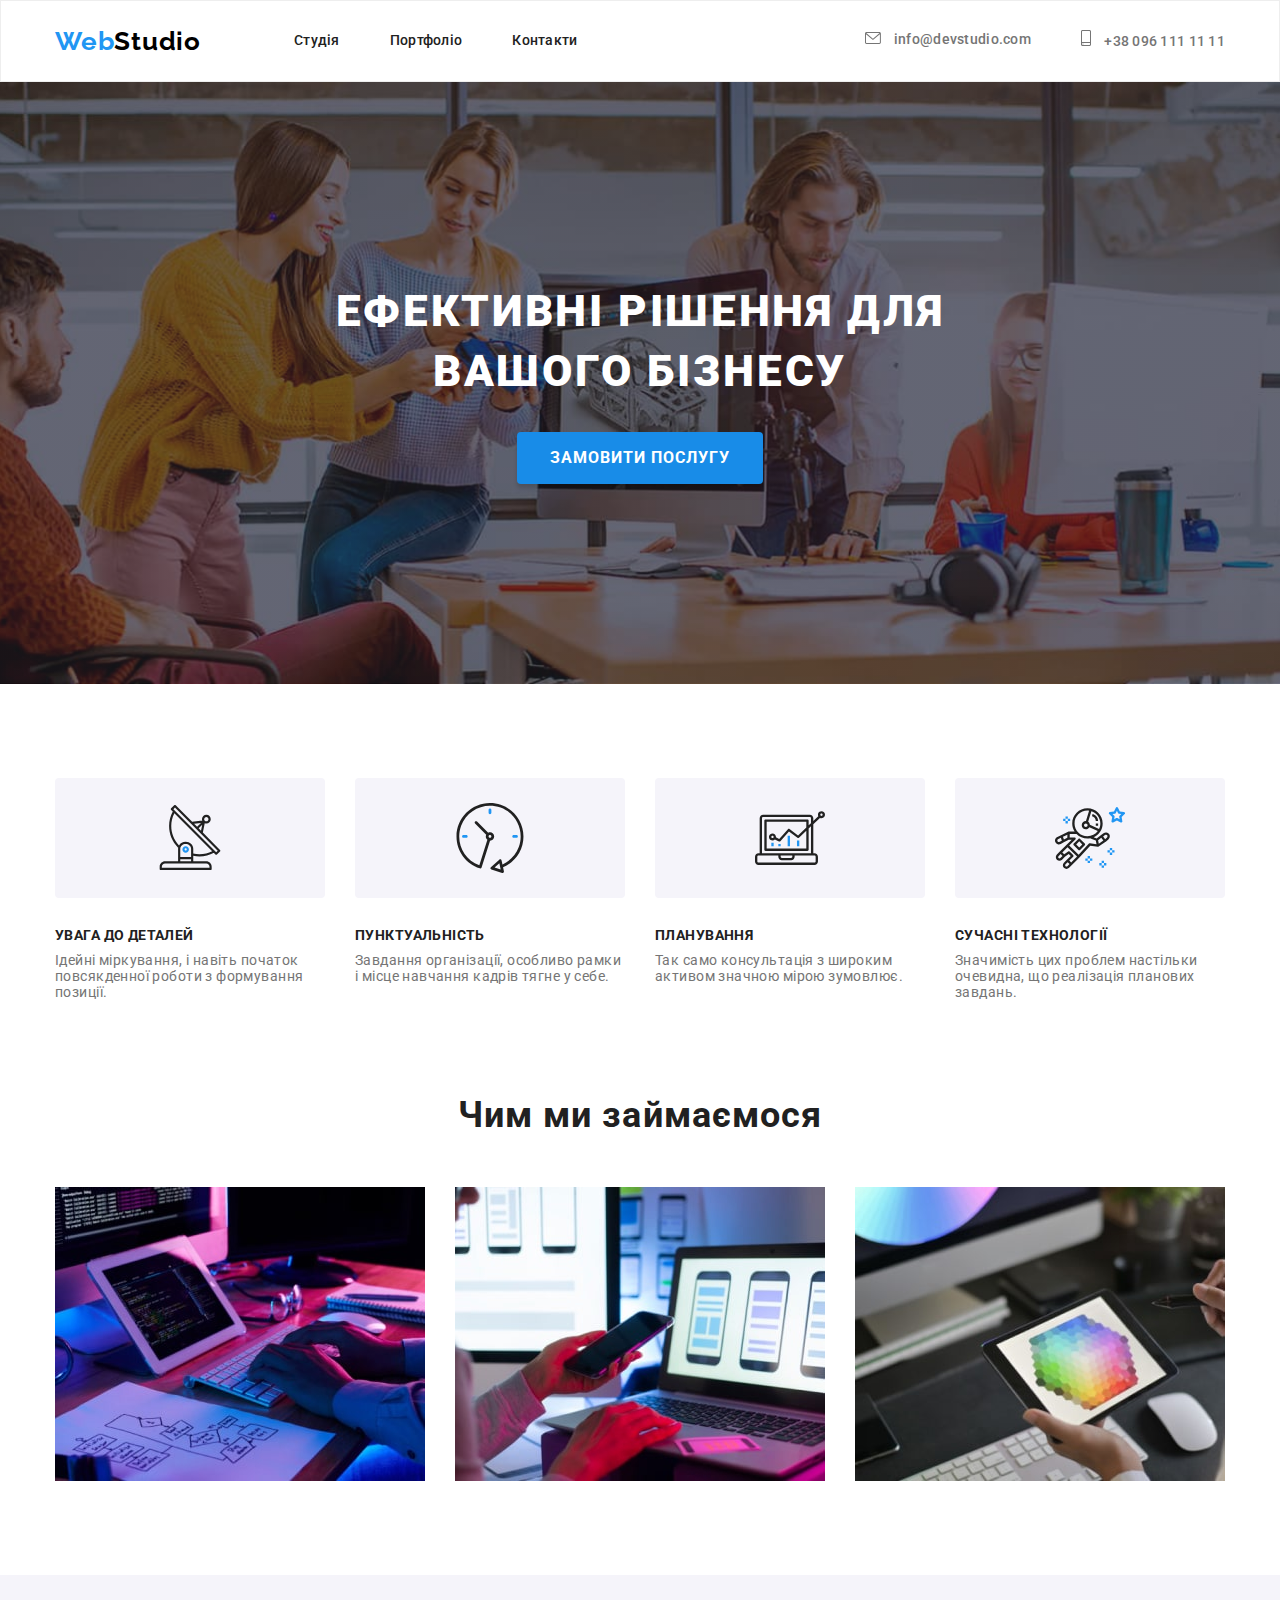
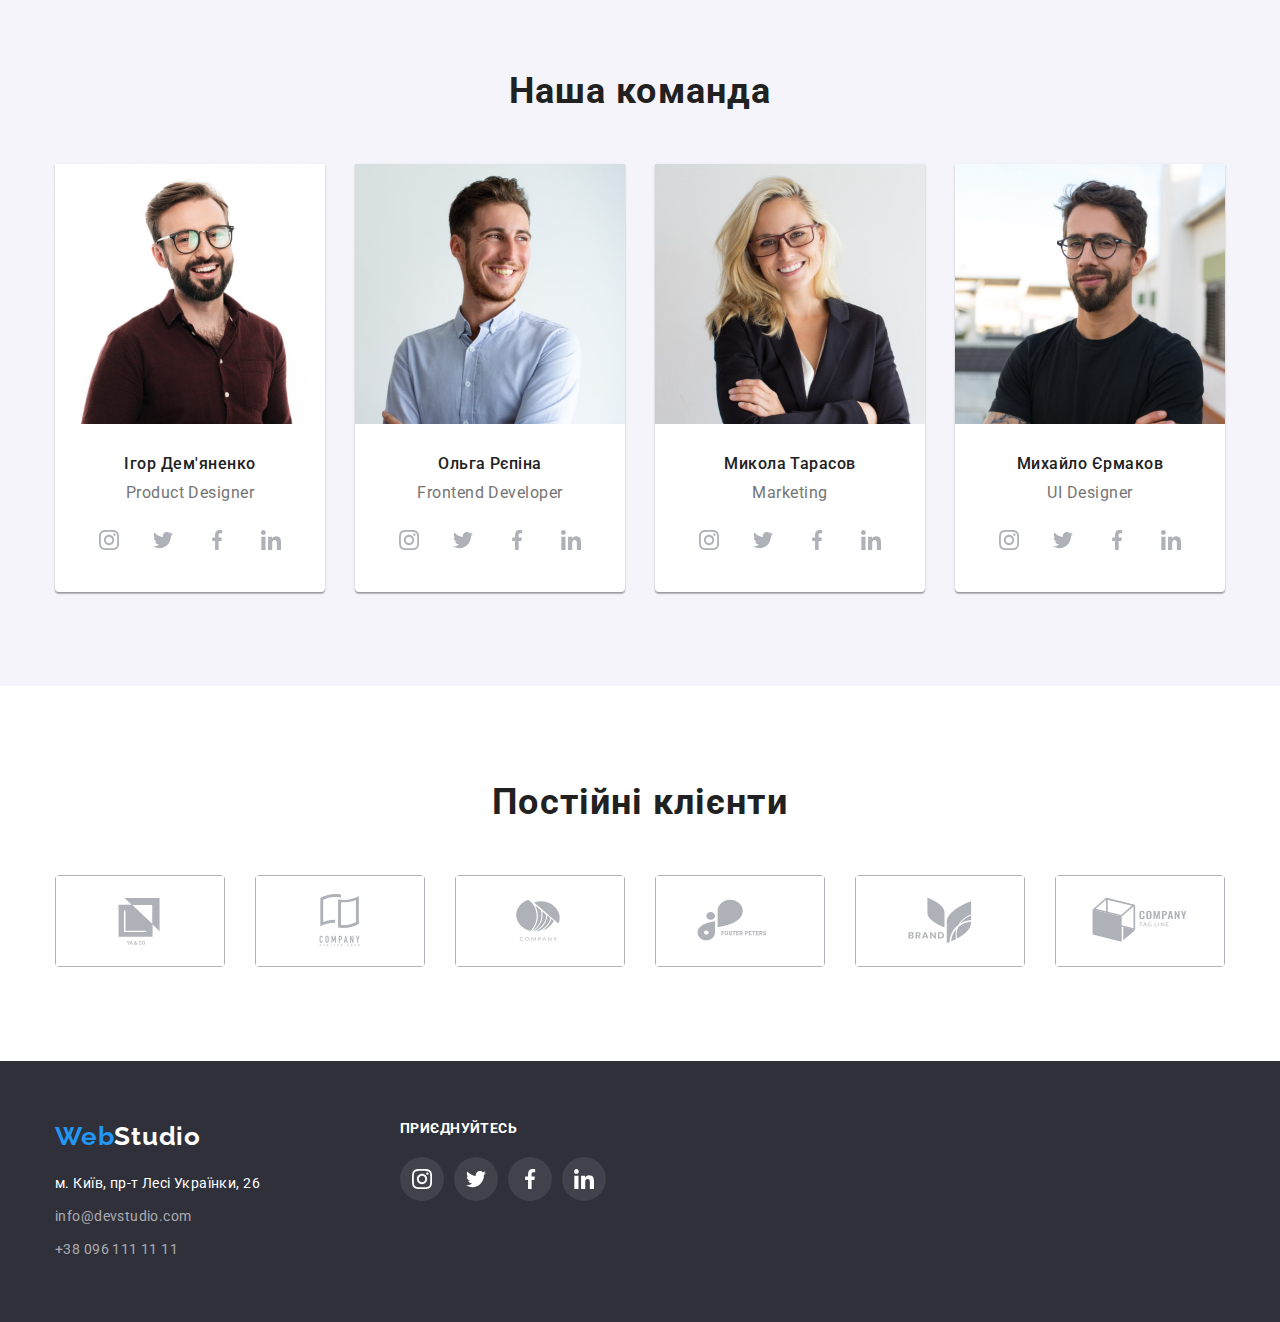
==== index.html @ e049d20d "fixedsoc" ====
<!DOCTYPE html>
<html lang="uk">

<head>
    <meta charset="UTF-8">
    <meta http-equiv="X-UA-Compatible" content="IE=edge">
    <meta name="viewport" content="width=device-width, initial-scale=1.0">
    <title>Web studio</title>
    <link rel="preconnect" href="https://fonts.googleapis.com">
    <link rel="preconnect" href="https://fonts.gstatic.com" crossorigin>
    <link href="https://fonts.googleapis.com/css2?family=Raleway:wght@700&family=Roboto:wght@400;500;700;900&display=swap"
        rel="stylesheet">
    <link  rel="stylesheet" href="https://cdnjs.cloudflare.com/ajax/libs/modern-normalize/1.1.0/modern-normalize.min.css">
    <link  rel="stylesheet" href="./css/style.css">
</head>

<body>
    <header class="header">
         <div class="container main-nav">
        <nav class="main-nav">
           
            <a href="./index.html" class="logo link">Web<span class="accent">Studio</span></a>
            <ul class="header-nav list">
                <li class="header-nav link"> <a href="./index.html" class="link current">Студія</a></li>
                <li class="header-nav link"> <a href="./portfolio.html" class="link current">Портфоліо</a> </li>
                <li class="header-nav link"> <a href="" class="link current">Контакти</a></li>
            </ul>
        </nav>
        <ul class="aut-nav list ">
            <li class="aut-nav link">
                
                <a href="mailto:info@devstudio.com" class="header-mail link">
                     <svg width="16" height="12" class="aut-nav-icons">
                        <use href="./img/icons.svg#icon-envelope"></use>
                    </svg> 
                    
                    info@devstudio.com </a></li>
            <li class="aut-nav link tel">
                <a href="tel:+380961111111" class="header-mail link ">
                    <svg width="10" height="16" class="aut-nav-icons">
                        <use href="./img/icons.svg#icon-smartphone"></use>
                    </svg>
                    +38 096 111 11 11</a></li>

        </ul>
    </div>
    </header>
    <main>

        <section class="hero">
            <div class="container">
            <h1 class="hero-title">Ефективні рішення для <br>вашого бізнесу</h1>
            <button type="button" class="hero-btn-pointer">Замовити послугу </button>
            </div>
        </section>

        <section class="section-terms">
           <div class="container">

            <ul class="terms-icon-list list">
                <li class="terms-icon-items"><svg width="70" height="65" class="icons-terms">
                    <use href="./img/icons.svg#icon-antenna"></use>
                </svg></li>
                <li class="terms-icon-items"> <svg width="70" height="67 class="icons-terms">
                    <use href="./img/icons.svg#icon-clock"></use>
                </svg></li>
                <li class="terms-icon-items"> <svg width="70" height="70" class="icons-terms">
                    <use href="./img/icons.svg#icon-diagram"></use>
                </svg></li>
                <li class="terms-icon-items"><svg width="70" height="70" class="icons-terms">
                    <use href="./img/icons.svg#icon-astronaut"></use>
                </svg></li>
            </ul>
            <ul class="terms list">
                <li class="terms-list list">
                    
                    <h3 class="terms-title">УВАГА ДО ДЕТАЛЕЙ</h3>
                    <p class="terms-item">Ідейні міркування, і навіть початок повсякденної роботи з формування позиції.</p>
                </li>
                <li class="terms-list list">
                    <h3 class="terms-title">ПУНКТУАЛЬНІСТЬ</h3>
                    <p class="terms-item"> Завдання організації, особливо рамки і місце навчання кадрів тягне у себе.</p>
                </li>
                <li class="terms-list list">
                    <h3 class="terms-title">ПЛАНУВАННЯ</h3>
                    <p class="terms-item">Так само консультація з широким активом значною мірою зумовлює.</p>
                </li>
                <li class="terms-list list">
                    <h3 class="terms-title">СУЧАСНІ ТЕХНОЛОГІЇ</h3>
                    <p class="terms-item">Значимість цих проблем настільки очевидна, що реалізація планових завдань.</p>
                </li>
            </ul>
        </div>
        </section >

        <section class="about">
            <div class="container">  
            <h2 class="about-title">Чим ми займаємося</h2>
            <ul class="about-list list">
                <li class="about-items"><img src="./img/img_1.jpg" alt="людина працює за компютером" width="370" height="294"></li>
                <li class="about-items"><img src="./img/img_2.jpg" alt="людина підключає телефон до компютера" width="370" height="294">
                </li>
                <li class="about-items"><img src="./img/img_3.jpg" alt="картинка мозаїки на планшеті" width="370" height="294"></li>
            </ul>
          </div>
        </section>

        <section class="comand">
            <div class="container">
            <h2 class="comand-pre-title">Наша команда</h2>
            <ul class="comand-list list">
                <li class="comand-items">
                    <img src="./img/foto_1.jpg" alt="фото Ігора Дем'яненко" width="270" height="260">
                    <div class="comand-foto" >
                    <h3 class="comand-title">Ігор Дем'яненко</h3>
                    <p class="comand-post-title">Product Designer</p>
                    <ul class="comand-soc-list list">
                        <li class="comand-soc-items"><a href="#" class="comand-soc-link link">
                            <svg width="20" height="20" class="comand-soc-icons">
                                <use href="./img/icons.svg#icon-instagram"></use>
                            </svg>
                        </a></li>
                        <li class="comand-soc-items"><a href="#" class="comand-soc-link link"> 
                            <svg width="20" height="20" class="comand-soc-icons">
                                <use href="./img/icons.svg#icon-twitter"></use>
                            </svg>
                             </a></li>
                        <li class="comand-soc-items"><a href="#" class="comand-soc-link link">
                            <svg width="20" height="20" class="comand-soc-icons">
                                <use href="./img/icons.svg#icon-facebook"></use>
                            </svg>
                          </a></li>
                        <li class="comand-soc-items"><a href="#" class="comand-soc-link link">
                            <svg width="20" height="20" class="comand-soc-icons">
                                <use href="./img/icons.svg#icon-linkedin"></use>
                            </svg>

                        </a></li>
                        </ul>
                    </div>
                </li>
                <li class="comand-items">
                    <img src="./img/foto_2.jpg" alt="фото Ольги Рєпіної" width="270" height="260">
                    <div class="comand-foto" >
                    <h3 class="comand-title">Ольга Рєпіна</h3>
                    <p class="comand-post-title">Frontend Developer</p>
                    <ul class="comand-soc-list list">
                        <li class="comand-soc-items"><a href="#" class="comand-soc-link link">
                                <svg width="20" height="20" class="comand-soc-icons">
                                    <use href="./img/icons.svg#icon-instagram"></use>
                                </svg>
                            </a></li>
                        <li class="comand-soc-items"><a href="#" class="comand-soc-link link">
                                <svg width="20" height="20" class="comand-soc-icons">
                                    <use href="./img/icons.svg#icon-twitter"></use>
                                </svg>
                            </a></li>
                        <li class="comand-soc-items"><a href="#" class="comand-soc-link link">
                                <svg width="20" height="20" class="comand-soc-icons">
                                    <use href="./img/icons.svg#icon-facebook"></use>
                                </svg>
                            </a></li>
                        <li class="comand-soc-items"><a href="#" class="comand-soc-link link">
                                <svg width="20" height="20" class="comand-soc-icons">
                                    <use href="./img/icons.svg#icon-linkedin"></use>
                                </svg>
                        
                            </a></li>
                    </ul>
                    </div>
                </li>
                <li class="comand-items">
                    <img src="./img/foto_3.jpg" alt="фото Миколи Тарасова" width="270" height="260">
                    <div class="comand-foto" >
                    <h3 class="comand-title">Микола Тарасов</h3>
                    <p class="comand-post-title">Marketing</p>
                    <ul class="comand-soc-list list">
                        <li class="comand-soc-items"><a href="#" class="comand-soc-link link">
                                <svg width="20" height="20" class="comand-soc-icons">
                                    <use href="./img/icons.svg#icon-instagram"></use>
                                </svg>
                            </a></li>
                        <li class="comand-soc-items"><a href="#" class="comand-soc-link link">
                                <svg width="20" height="20" class="comand-soc-icons">
                                    <use href="./img/icons.svg#icon-twitter"></use>
                                </svg>
                            </a></li>
                        <li class="comand-soc-items"><a href="#" class="comand-soc-link link">
                                <svg width="20" height="20" class="comand-soc-icons">
                                    <use href="./img/icons.svg#icon-facebook"></use>
                                </svg>
                            </a></li>
                        <li class="comand-soc-items"><a href="#" class="comand-soc-link link">
                                <svg width="20" height="20" class="comand-soc-icons">
                                    <use href="./img/icons.svg#icon-linkedin"></use>
                                </svg>
                        
                            </a></li>
                    </ul>
                    </div>
                </li>
                <li class="comand-items">
                    <img src="./img/foto_4.jpg" alt="фото Михайла Єрмакова" width="270" height="260">
                    <div class="comand-foto" >
                    <h3 class="comand-title">Михайло Єрмаков</h3>
                    <p class="comand-post-title">UI Designer</p>
                    <ul class="comand-soc-list list">
                        <li class="comand-soc-items"><a href="#" class="comand-soc-link link">
                                <svg width="20" height="20" class="comand-soc-icons">
                                    <use href="./img/icons.svg#icon-instagram"></use>
                                </svg>
                            </a></li>
                        <li class="comand-soc-items"><a href="#" class="comand-soc-link link">
                                <svg width="20" height="20" class="comand-soc-icons">
                                    <use href="./img/icons.svg#icon-twitter"></use>
                                </svg>
                            </a></li>
                        <li class="comand-soc-items"><a href="#" class="comand-soc-link link">
                                <svg width="20" height="20" class="comand-soc-icons">
                                    <use href="./img/icons.svg#icon-facebook"></use>
                                </svg>
                            </a></li>
                        <li class="comand-soc-items"><a href="#" class="comand-soc-link link">
                                <svg width="20" height="20" class="comand-soc-icons">
                                    <use href="./img/icons.svg#icon-linkedin"></use>
                                </svg>
                        
                            </a></li>
                    </ul>
                    </div>
                </li>
            </ul>
            </div>
        </section>
        <section class="clients">
            <div class="container">
                <h2 class="clients-title">Постійні клієнти</h2>
                <ul class="clients-list list">
                   <li class="clients-items"><a href="#" class="clients-link link">
                    <svg  widh="106" height="60" class="clients-icon">
                        <use href="./img/icons.svg#icon-logo-1"></use>
                    </svg>
                   </a></li>
                   <li class="clients-items"><a href="#" class="clients-link link">
                     <svg  widh="106" height="60" class="clients-icon">
                      <use href="./img/icons.svg#icon-logo-2"></use>
                       </svg>
                   </a></li>
                   <li class="clients-items"><a href="#" class="clients-link link">
                    <svg  widh="106" height="60" class="clients-icon">
                        <use href="./img/icons.svg#icon-logo-3"></use>
                    </svg>
                    </a></li>
                   <li class="clients-items"><a href="#" class="clients-link link">
                    <svg  widh="106" height="60" class="clients-icon">
                        <use href="./img/icons.svg#icon-logo-4"></use>
                    </svg>

                   </a></li>
                   <li class="clients-items"><a href="#" class="clients-link link">
                    <svg  widh="106" height="60"  class="clients-icon">
                        <use href="./img/icons.svg#icon-logo-5"></use>
                    </svg>

                   </a></li>
                   <li widh="106" height="60"  class="clients-items"><a href="#" class="clients-link link">
                    <svg widh="106" height="60" class="clients-icon">
                        <use href="./img/icons.svg#icon-logo-6"></use>
                    </svg>

                   </a></li>
                </ul>
             </div>
            </section>
    </main>
    
    <footer class="footer">
        <section class="section-footer">

        <div class="container footer-nav">
         <div class="footer-main">
         <h2><a href="./index.html" class="logo link">Web<span class="accent-footer">Studio</span></a></h2>
         <address class="footer-address link">
            <ul class="footer-list ">
                <li class="footer-items-addres list"><a href="https://goo.gl/maps/yKBqg8wE36RaYSiAA" target="_blank"
                        rel="noopener noreferrer nofollow" class="footer-items-addres link">м. Київ, пр-т Лесі Українки, 26</a></li>
                <li class="footer-items list"><a href="mailto:info@devstudio.com" class="footer-item link">info@devstudio.com</a></li>
                <li class="footer-items list"><a href="tel:+380961111111" class="footer-item link">+38 096 111 11 11</a></li>
            </ul>
        </address>
        </div>
        <div class="footer-join-nav">
            <h3  class="footer-title">приєднуйтесь</h3>
            <ul class="footer-join list">
            <li class="footer-soc-items"><a href="#" class="footer-soc-link link">
                    <svg width="20" height="20" class="footer-soc-icons">
                        <use href="./img/icons.svg#icon-instagram"></use>
                    </svg>
                </a></li>
            <li class="footer-soc-items"><a href="#" class="footer-soc-link link">
                    <svg width="20" height="20" class="footer-soc-icons">
                        <use href="./img/icons.svg#icon-twitter"></use>
                    </svg>
                </a></li>
            <li class="footer-soc-items"><a href="#" class="footer-soc-link link">
                    <svg width="20" height="20" class="footer-soc-icons">
                        <use href="./img/icons.svg#icon-facebook"></use>
                    </svg>
                </a></li>
            <li class="footer-soc-items"><a href="#" class="footer-soc-link link">
                    <svg width="20" height="20" class="footer-soc-icons">
                        <use href="./img/icons.svg#icon-linkedin"></use>
                    </svg>
            
                </a></li>
            </ul>
        </div>
        </div>
        </section>
    </footer>


</body>

</html>
---- css/style.css ----
:root{
  --primari-header-color:#FFFFFF;
  --second-header-color:#F5F4FA;
  --last-header-color: #2F303A;
  --accent-color:#2196F3;
  --accent-second-color: #000000;
  --comand-header-color: #F5F4FA;
  --light-text:  #212121;
  --second-text: #757575;
  --another-text: #FFFFFF;
  --work-bg-color:#EEEEEE;
  --accent-color-bt: #188CE8;
  --comand-soc-color: #AFB1B8;
  --card-set-gap: 94px;
  }
 

body{
font-family: Roboto,sens-serif;
background-color:var(--primari-header-color);
color: var(--light-text);
}
 p,
 h1,
 h2,
 h3,
 h4 {
   margin: 0;
 }

 ul {
   margin: 0;
   padding-left: 0;
 }

 button {
   cursor: pointer;
   text-align: center;
   display: inline-block;
   border: 1px solid transparent;
   border-radius: 4px;
 }

  .container {
   width: 1200px;
   padding: 0 15px;
   margin: 0 auto;
 }

  img {
   display: block;
   max-width: 100%;
   height: auto;
 }

 .link {
   text-decoration: none;
 }

 .list {
   list-style: none;
   padding: 0;
   margin: 0;
 }

.visually-hidden {
  position: absolute;
  width: 1px;
  height: 1px;
  margin: -1px;
  border: 0;
  padding: 0;
  white-space: nowrap;
  overflow: hidden;
}

 /*----Header-----*/

.header{
 box-sizing: border-box;
 border: 1px solid var(--work-bg-color);
 background-color: var(--primari-header-color); 
}

.logo{
  font-weight: 700;
  font-family: Raleway, sans-serif;
  font-size: 26px;
  line-height: 1.19;
  letter-spacing: 0.03em;
  color: var(--accent-color);
}
.accent {
  color: var(--accent-second-color);}


/*----Site nav-----*/

.main-nav{
  display: flex;
  align-items: center;
}
.header-nav.list{
  display: flex;
  margin-left: 93px;
}

.header-nav.link+.link{
  margin-left: 50px;
}
.header-nav .link{
 display: block;
  
 font-weight: 500;
 font-size: 14px;
 line-height: 1.14;
 letter-spacing: 0.02em;
 color: var(--light-text);
}
 
.link.current{
  padding: 32px 0;
}

.header-nav .link.current:hover,
.header-nav .link.current:focus{
 color: var(--accent-color);
}

.header-mail.link{
  padding: 32px 0;

  font-weight: 500;
  font-size: 14px;
  line-height: 1.42;
  letter-spacing: 0.02em;
  color: var(--second-text);
}

.header-mail.link:hover,
.aut-nav-icons:hover,
.header-mail.link:focus,
.aut-nav-icons:focus{
  color: var(--accent-color);
  fill: currentColor;
}

.aut-nav.list{
 display: flex;
 margin-left: auto;
}
.aut-nav.link{
  display: block;
}
.aut-nav.link+.link{
  margin-left: 50px;
}
.aut-nav-icons{
  display: inline-flex;
  justify-content: center;
  align-items: center;
  margin-right: 10px;
  fill: var(--second-text);
}

/*----Hero-----*/

.hero{
  text-align: center;
  padding-top: 200px;
  padding-bottom: 200px;

  max-width: 1600px;
  margin: 0 auto;
  background-image: linear-gradient(rgba(47, 48, 58, 0.4),rgba(47, 48, 58, 0.4)),url(../img/tityle.jpg);
  background-repeat: no-repeat;
  background-size: cover;
  background-position: center; 
  background-color: var(--last-header-color);
   }

.hero-title{
  margin-bottom: 30px;
  text-align: center;

  font-weight: 900;
  font-size: 44px;
  line-height: 1.36;
  letter-spacing: 0.06em;
  text-transform: uppercase;
  color: var(--another-text);
  }

.hero-btn-pointer {
  padding: 10px 32px;

  font-family: inherit;
  font-weight: 700;
  font-size: 16px;
  line-height: 1.87;
  text-transform: uppercase;
  letter-spacing: 0.06em;
  color: var(--another-text);
  background-color: var(--accent-color-bt);
  box-shadow: 0 4px 4px rgba(0, 0, 0, 0.15);
  border-radius: 4px;
}

.hero-btn-pointer:hover,
.hero-btn-pointer:focus{
 background: var(--accent-color);
 color: var(--another-text);
}

/*----Terms-----*/

.section-terms {

  padding-bottom: 0;
  padding-top: var(--card-set-gap);

  background-color: var(--primari-header-color);
}

.terms.list{
  display:flex;
 }
 .terms-icon-list.list{
  display: flex;
  justify-content: center;
  align-items: center;
 }

.terms-icon-items{
  display: flex;
  justify-content: center;
  align-items: center;
  margin-bottom: 30px;

  width: 270px;
  height: 120px;
  background-color: var(--comand-header-color);
  border-radius: 4px;
}

.terms-icon-items:not(:last-child){
  margin-right: 30px;
}

.terms-list.list{
 flex-basis: calc( (100% - 90px ) / 4 );
}

.terms-list.list:not(:last-child){
  margin-right: 30px;
}

.terms-title{
   margin-bottom: 10px;
  
    font-weight: 700;
    font-size: 14px;
    line-height: 1.14;
    letter-spacing: 0.03em;
    text-transform: uppercase;
}

.terms-item{
    font-size: 14px;
    line-height: 1.14;
    letter-spacing: 0.03em;
    color: var(--second-text);
}

/*----About-----*/

.about{
  
  padding-top: var(--card-set-gap);
  padding-bottom: var(--card-set-gap);

  background-color: var(--primari-header-color);
}
.about-list.list{
  display: flex;
 
}
.about-title{
  display: block;
  margin-bottom: 50px;

  font-weight: 700;
  font-size: 36px;
  line-height: 1.16;
  letter-spacing: 0.03em;
  text-align: center;
  
}

.about-items:not(:last-child){
    margin-right: 30px;
  }

/*----Comand-----*/

.comand{
padding-bottom: var(--card-set-gap);
padding-top: var(--card-set-gap);

background-color: var(--comand-header-color);
}

.comand-list.list{
  display: flex;
}

.comand-pre-title{
   display: block;
   margin-bottom: 50px;

    font-weight: 700;
    font-size: 36px;
    line-height: 1.25;
    letter-spacing: 0.03em;
    text-align: center;
}
.comand-items{
background-color: var(--primari-header-color);
border-radius: 0 0 4px 4px;
box-shadow: 0 1px 3px rgba(0,0,0,0.12), 0 1px 1px 
rgba(0, 0, 0, 0.14),0 2px 1px rgba(0,0,0,0.2);
text-align: center;
}
.comand-items:not(:last-child){
margin-right: 30px;
}
.comand-foto{
  padding-top: 30px;
  padding-bottom: 30px;
}

.comand-title{
   margin-bottom: 10px;

    font-weight: 500;
    font-size: 16px;
    line-height: 1.19;
    letter-spacing: 0.03em;
    }

.comand-post-title{
  margin-bottom: 16px;

  font-size: 16px;
  line-height: 1.19;
  letter-spacing: 0.03em;
  color: var(--second-text);
  }
  .comand-soc-list{
    display: flex;
    justify-content: center;
    align-items: center;
  }
  .comand-soc-items{
    width: 44px;
    height: 44px; 
  }
.comand-soc-items:not(:last-child){
  margin-right: 10px;
}
.comand-soc-link{
  display: flex;
  justify-content: center;
  align-items: center;

  width: 100%;
  height: 100%;
  border-radius: 50%;
  background-color:var(--primari-header-color);
  color: var(--comand-soc-color);
}
 .comand-soc-icons {
   fill: currentColor;
 }
.comand-soc-link:hover,
.comand-soc-link:focus{
  color: var(--another-text);
  background-color: var(--accent-color);
  }

/*----Clients-----*/

.clients{
  padding-bottom: var(--card-set-gap);
  padding-top: var(--card-set-gap);
  
  background-color: var(--primari-header-color);
}
.clients-list.list{
  display: flex;
  justify-content: center;
  align-items: center;
}

.clients-title{
  display: block;
  margin-bottom: 50px;
  
  font-weight: 700;
  font-size: 36px;
  line-height: 1.25;
  letter-spacing: 0.03em;
  text-align: center;
}
.clients-items{
  width: 170px;
  height: 92px;
  border: 1px solid var(--comand-soc-color);
  border-radius: 4px;
}
.clients-items:not(:last-child) {
  margin-right: 30px;
}
.clients-items{
  flex-basis: calc( ( 100% - 150px ) / 6);
}
.clients-link{
  display: flex;
  justify-content: center;
  align-items: center;
  
  width: 100%;
  height: 100%;
  background-color: var(--primari-header-color);
  color: var(--comand-soc-color);
}
.clients-icon{
  fill: currentColor;
}
.clients-link:hover,
.clients-items:hover,
.clients-link:focus,
.clients-items:focus{
color: var(--accent-color);
 border-color: var(--accent-color);
  }

/*----Works button-----*/

.section-work{
padding-top: var(--card-set-gap);
padding-bottom: var(--card-set-gap);
}

.work-btn.list {
  display: flex;
  margin-bottom: 50px;
  }
 
.work-btn-pointer:hover,
.work-btn-pointer:focus{
background: var(--accent-color);
color:var(--another-text);
box-shadow: 0px 3px 1px rgba(0, 0, 0, 0.1), 0px 1px 2px rgba(0, 0, 0, 0.08), 0px 2px 2px rgba(0, 0, 0, 0.12);
}

.work-btn{
  justify-content: center;
  }


.work-btn:not(:last-child){
   margin-right: 8px;
}

.work-btn-pointer{
    padding: 6px 22px;

   font-family: inherit;
    font-weight: 500;
    font-size: 16px;
    line-height: 1.62;
    letter-spacing: 0.03em;
    background: var(--comand-header-color);
    color: var(--light-text);
    border-radius: 4px;
    }
 
    
/*----Works-----*/

.works-menu-list {
  display: flex;
  flex-wrap: wrap;
  margin-left: -30px;
  margin-top: -30px;
  
  list-style: none;
  background-color: var(--primari-header-color);
  }

.work-items{
  flex-basis: calc( (100% / 3 ) - 30px );
  margin-left: 30px;
  margin-top: 30px;

  border: 1px solid var(--work-bg-color);
  background-color: var(--primari-header-color);
  }

.work-items:hover,
.work-links.link:hover,
.work-items:focus,
.work-links.link:focus{
border: 1px solid var(--work-bg-color);
box-shadow: 0px 1px 1px rgba(0, 0, 0, 0.12), 0px 4px 4px rgba(0, 0, 0, 0.06), 1px 4px 6px rgba(0, 0, 0, 0.16);
}

.work-elemet { 
  padding: 20px 24px;
  max-width: 370px;
}

.work-title{
    font-weight: 700;
    font-size: 18px;
    line-height: 2;
    letter-spacing: 0.03em;
    color: var(--light-text);
    margin-bottom: 4px;
}
.work-text{
    font-size: 16px;
    line-height: 1.88;
    letter-spacing: 0.03em;
    color: var(--second-text);
}

/*----Footer-----*/

.footer{
  background-color: var(--last-header-color);
 }

.section-footer{
  padding-top: 60px;
  padding-bottom: 60px;
  }

.container.footer-nav{
 display: flex;
 align-content: center;
}

.accent-footer {
  color: var(--another-text);
}

.footer-items.list {
 font-style: normal;
 margin-top: 9px;
}
.footer-main{
  margin-right: 70px;
}
.footer-items-addres.list{
  font-style: normal;
}

.footer-items-addres.link{
  font-size: 14px;
  line-height: 1.71;
  letter-spacing: 0.03em;
  color: var(--another-text);
}

 .footer-item.link{
  font-size: 14px;
  line-height: 1.71;
  letter-spacing: 0.03em;
  color:rgba(255, 255, 255, 0.6);
}

.footer-address.link{
  margin-right: 70px;
  margin-top: 20px;
}
.footer-item.link:hover,
.footer-item.link:focus{
  color: var(--accent-color);
}
  
.footer-items-addres.link:hover,
.footer-items-addres.link:focus{
  color: var(--accent-color);
}

.footer-title{
display: block;
 margin-bottom: 20px;

 font-weight: 700px; 
 font-size: 14px;
 line-height: 1.14;
 letter-spacing: 0.03em;
text-transform: uppercase;
 color: var(--another-text);
}
.footer-soc-list {
  display: flex;
  }

.footer-soc-items {
  width: 44px;
  height: 44px;
}
.footer-join.list{
  display: flex;
  width: 206px;
}
.footer-soc-items:not(:last-child) {
  margin-right: 10px;
}
.footer-soc-link {
  display: flex;
  justify-content: center;
  align-items: center;

  width: 100%;
  height: 100%;
  border-radius: 50%;
  background-color: rgba(225, 225, 225, 0.1);
  color: var(--another-text);
}
.footer-soc-icons {
  fill: currentColor;
}

.footer-soc-link:hover,
 .footer-soc-link:focus{
 background-color: var(--accent-color);
}
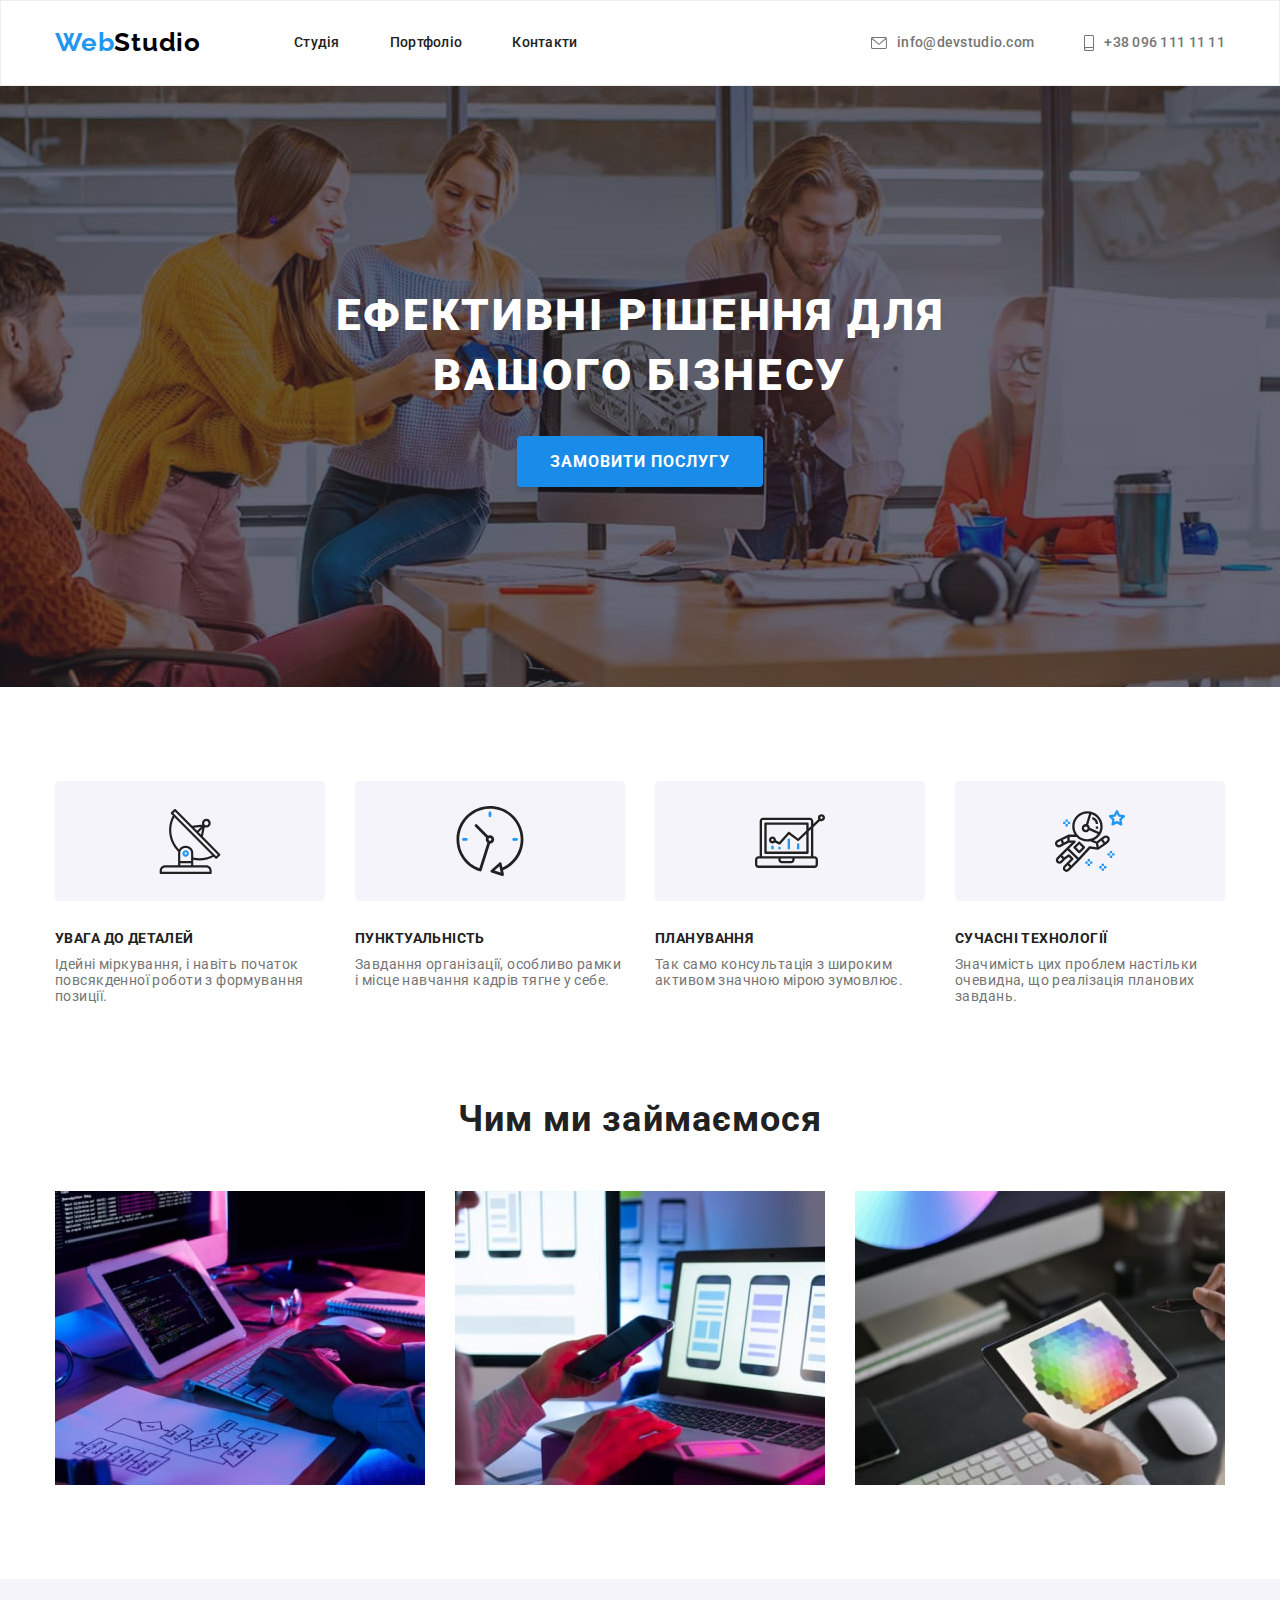
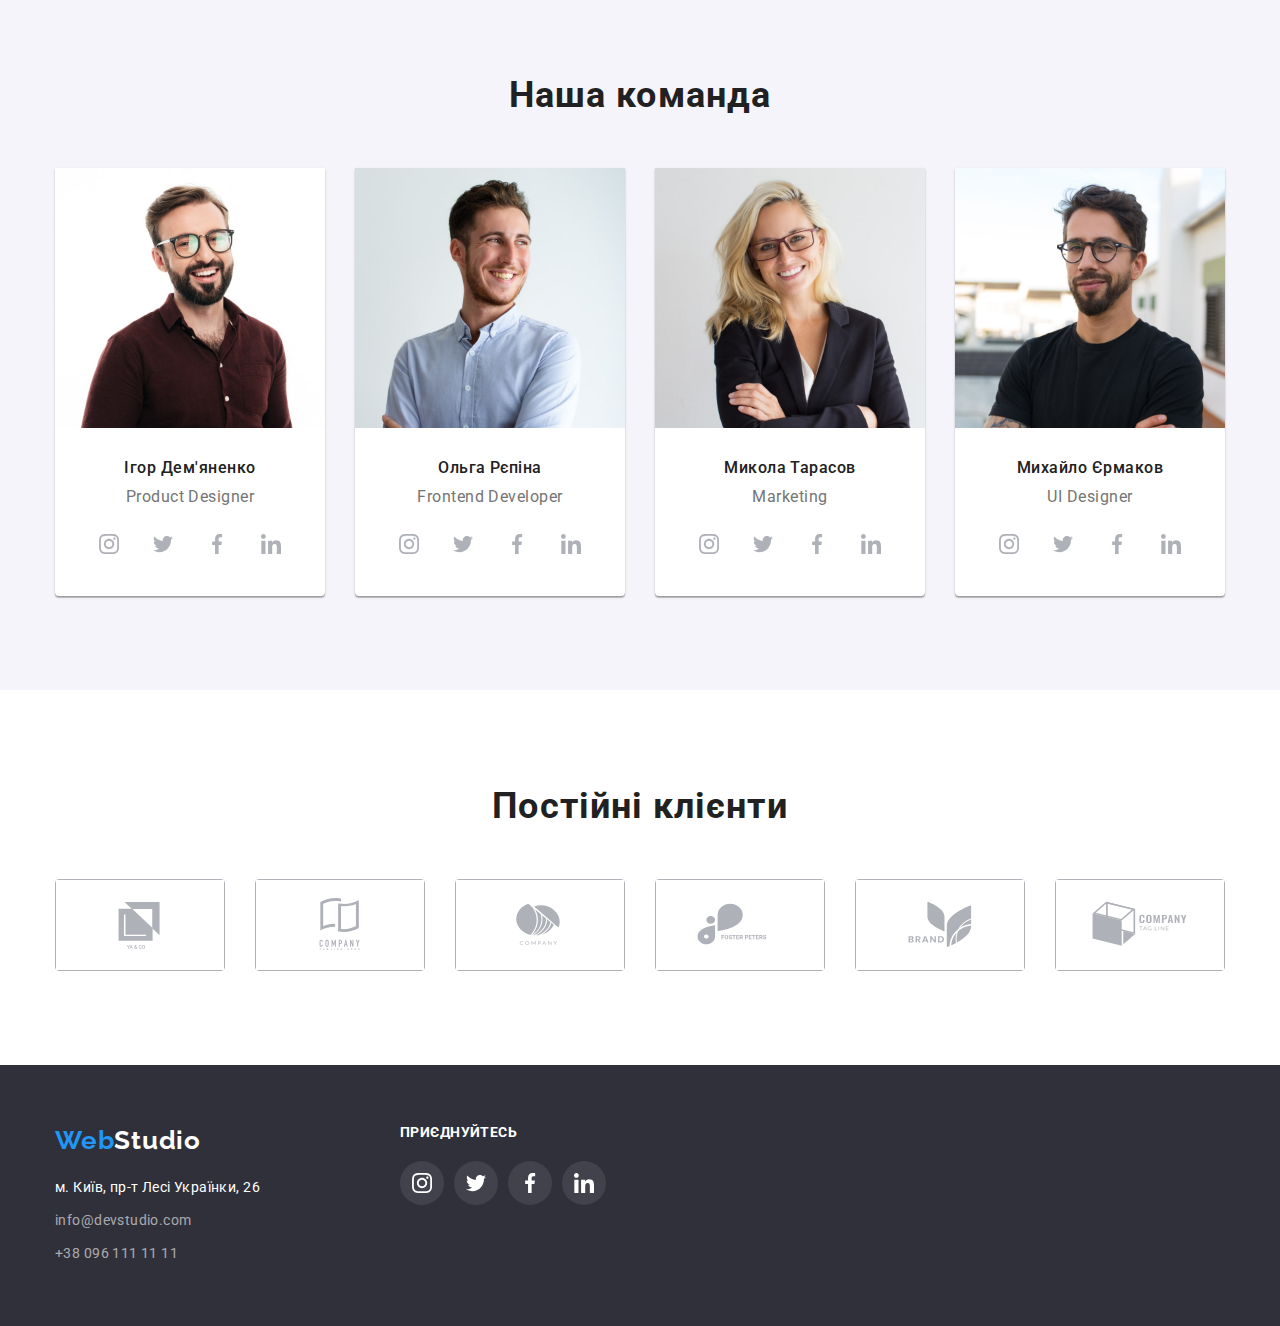
==== commit 683bd6e8: "last" ====
--- a/index.html
+++ b/index.html
@@ -263,7 +263,7 @@
                     </svg>
 
                    </a></li>
-                   <li widh="106" height="60"  class="clients-items"><a href="#" class="clients-link link">
+                   <li class="clients-items"><a href="#" class="clients-link link">
                     <svg widh="106" height="60" class="clients-icon">
                         <use href="./img/icons.svg#icon-logo-6"></use>
                     </svg>
--- a/css/style.css
+++ b/css/style.css
@@ -128,6 +128,8 @@
 }
 
 .header-mail.link{
+  display: flex;
+  align-items: center;
   padding: 32px 0;
 
   font-weight: 500;
@@ -155,12 +157,11 @@
 .aut-nav.link+.link{
   margin-left: 50px;
 }
-.aut-nav-icons{
-  display: inline-flex;
-  justify-content: center;
-  align-items: center;
-  margin-right: 10px;
-  fill: var(--second-text);
+.aut-nav-icons {
+ margin-right: 10px;
+
+ fill: var(--second-text);
+ fill: currentColor;
 }
 
 /*----Hero-----*/
@@ -310,7 +311,7 @@
 background-color: var(--comand-header-color);
 }
 
-.comand-list.list{
+.comand-list.list {
   display: flex;
 }
 
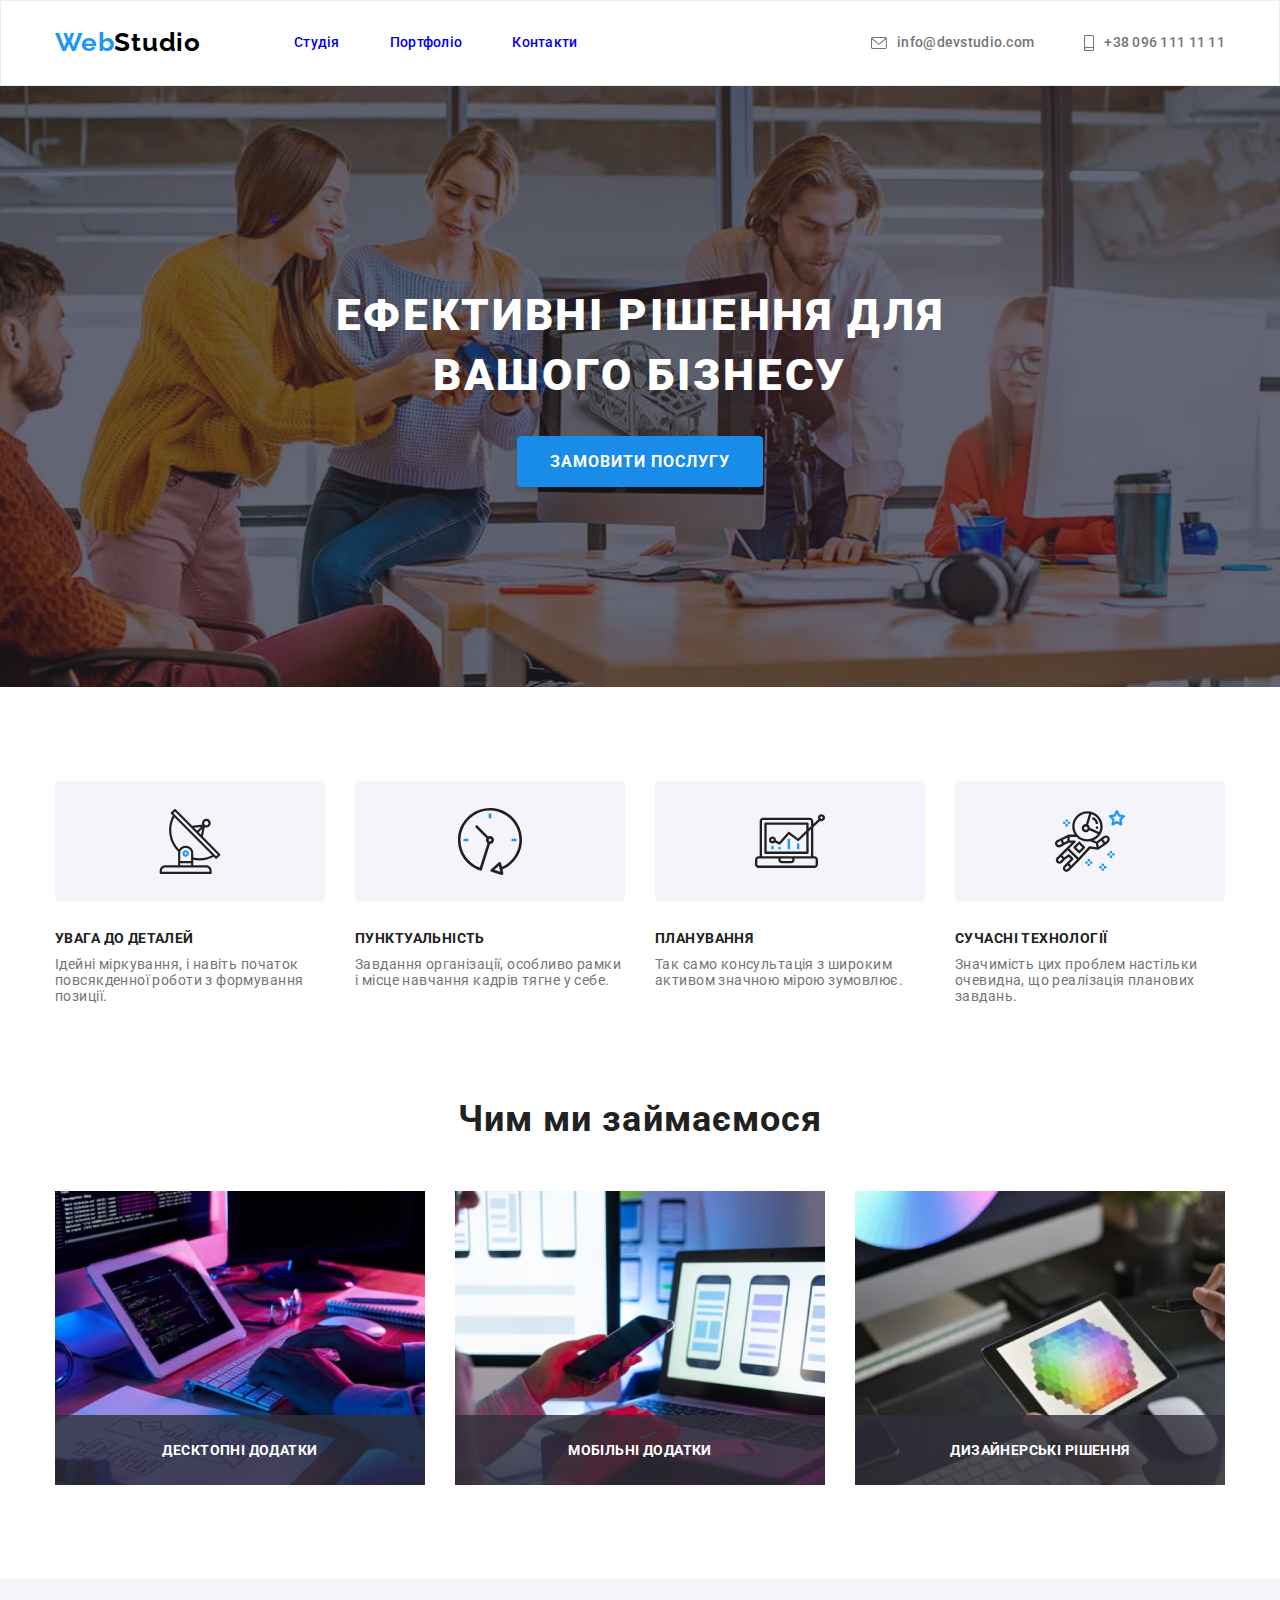
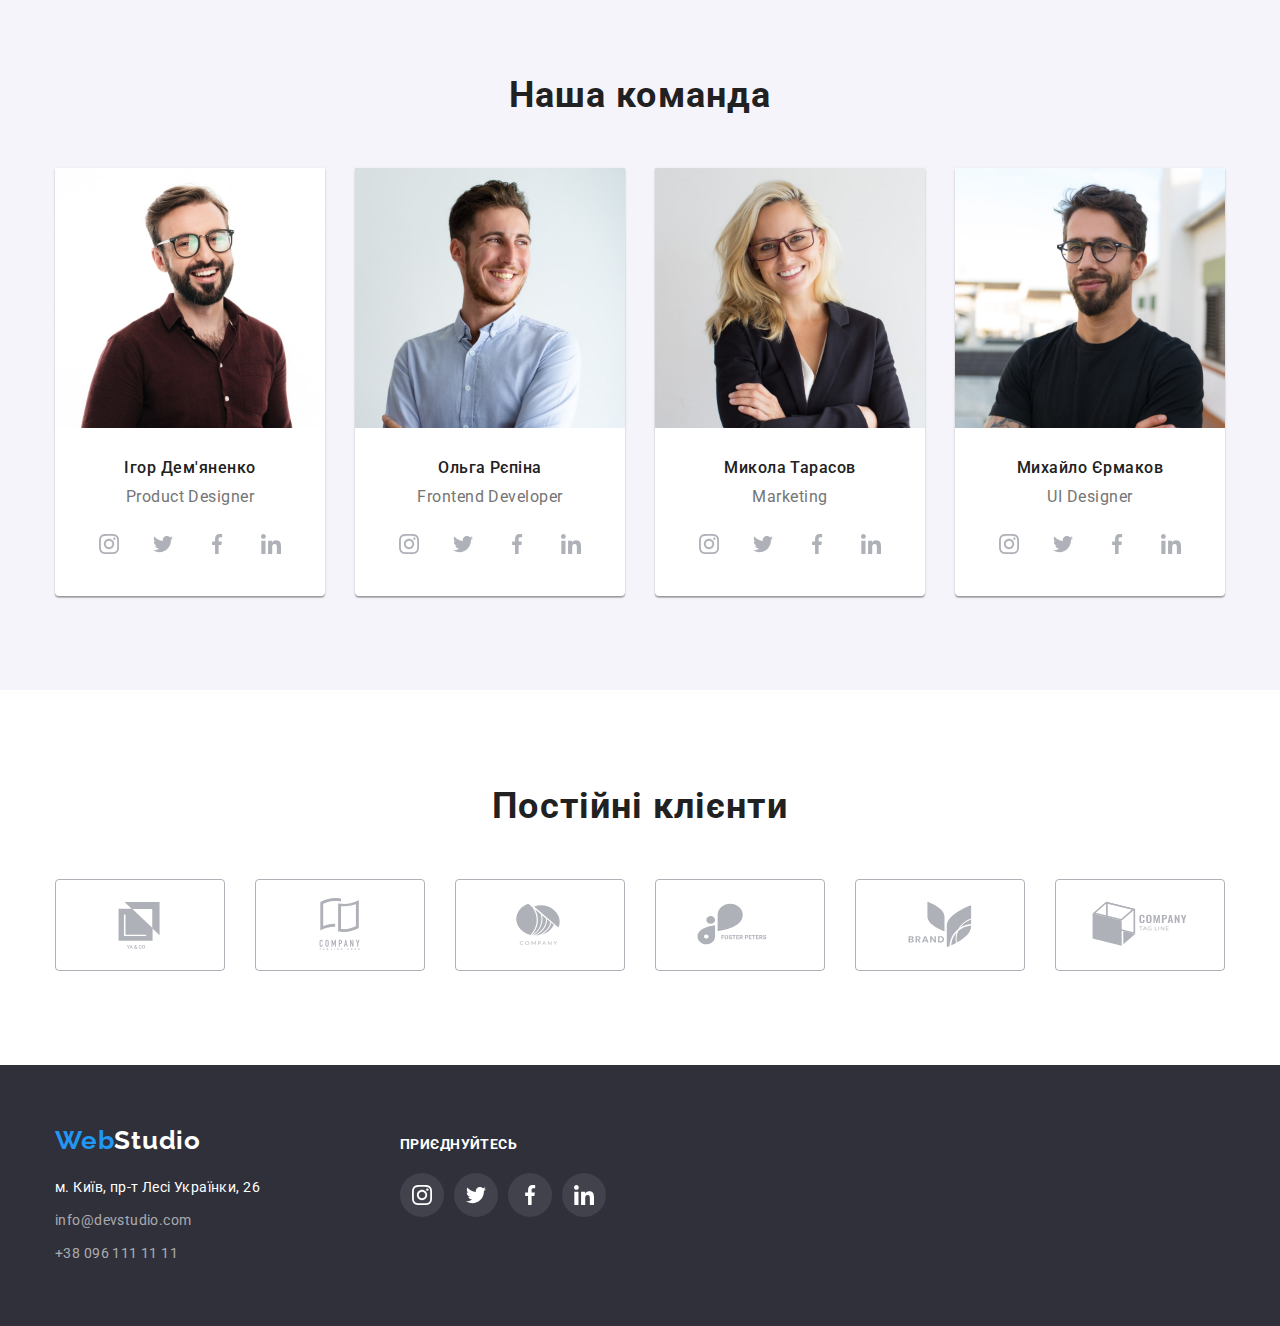
==== commit 9564cc6e: "c1c4" ====
--- a/index.html
+++ b/index.html
@@ -23,7 +23,7 @@
             <ul class="header-nav list">
                 <li class="header-nav link"> <a href="./index.html" class="link current">Студія</a></li>
                 <li class="header-nav link"> <a href="./portfolio.html" class="link current">Портфоліо</a> </li>
-                <li class="header-nav link"> <a href="" class="link current">Контакти</a></li>
+                <li class="header-nav link"> <a href="#" class="link current">Контакти</a></li>
             </ul>
         </nav>
         <ul class="aut-nav list ">
@@ -61,7 +61,7 @@
                 <li class="terms-icon-items"><svg width="70" height="65" class="icons-terms">
                     <use href="./img/icons.svg#icon-antenna"></use>
                 </svg></li>
-                <li class="terms-icon-items"> <svg width="70" height="67 class="icons-terms">
+                <li class="terms-icon-items"> <svg width="70" height="67" class="icons-terms">
                     <use href="./img/icons.svg#icon-clock"></use>
                 </svg></li>
                 <li class="terms-icon-items"> <svg width="70" height="70" class="icons-terms">
@@ -97,10 +97,24 @@
             <div class="container">  
             <h2 class="about-title">Чим ми займаємося</h2>
             <ul class="about-list list">
-                <li class="about-items"><img src="./img/img_1.jpg" alt="людина працює за компютером" width="370" height="294"></li>
-                <li class="about-items"><img src="./img/img_2.jpg" alt="людина підключає телефон до компютера" width="370" height="294">
-                </li>
-                <li class="about-items"><img src="./img/img_3.jpg" alt="картинка мозаїки на планшеті" width="370" height="294"></li>
+                <li class="about-items">
+                    <div class="about-box">
+                        <img src="./img/img_1.jpg" alt="людина працює за компютером" width="370" height="294">
+                        <p class="label">Десктопні додатки</p>
+                        </div>
+                    </li>  
+                    <li class="about-items">
+                        <div class="about-box">
+                             <img src="./img/img_2.jpg" alt="людина підключає телефон до компютера" width="370" height="294"> 
+                       <p class="label">Мобільні додатки</p>
+                    </div>
+                </li>
+                <li class="about-items">
+                  <div class="about-box">
+                     <img src="./img/img_3.jpg" alt="картинка мозаїки на планшеті" width="370" height="294">
+                     <p class="label">Дизайнерські рішення</p>
+                   </div>
+                </li>
             </ul>
           </div>
         </section>
--- a/css/style.css
+++ b/css/style.css
@@ -108,8 +108,9 @@
 .header-nav.link+.link{
   margin-left: 50px;
 }
-.header-nav .link{
+.header-nav.link{
  display: block;
+ position: relative;
   
  font-weight: 500;
  font-size: 14px;
@@ -120,11 +121,31 @@
  
 .link.current{
   padding: 32px 0;
-}
-
-.header-nav .link.current:hover,
-.header-nav .link.current:focus{
+  transition: color 250ms cubic-bezier(0.4, 0, 0.2, 1);
+}
+
+.link.current:hover,
+.link.current:focus{
  color: var(--accent-color);
+}
+
+.header-nav.link::after{
+  position: absolute;
+  content: "";
+  left: 0;
+  bottom: 0;
+  top: 28px;
+  opacity: 0;
+
+  background-color: var(--accent-color);
+  border-radius: 2px;
+  width: 100%;
+  height: 4px;
+  transition: color 250ms cubic-bezier(0.4, 0, 0.2, 1);
+  }
+
+.header-nav.link:hover::after{
+  opacity: 1;
 }
 
 .header-mail.link{
@@ -137,6 +158,7 @@
   line-height: 1.42;
   letter-spacing: 0.02em;
   color: var(--second-text);
+  transition: color 250ms cubic-bezier(0.4, 0, 0.2, 1);
 }
 
 .header-mail.link:hover,
@@ -205,6 +227,7 @@
   background-color: var(--accent-color-bt);
   box-shadow: 0 4px 4px rgba(0, 0, 0, 0.15);
   border-radius: 4px;
+  transition: color 250ms cubic-bezier(0.4, 0, 0.2, 1);
 }
 
 .hero-btn-pointer:hover,
@@ -295,8 +318,36 @@
   line-height: 1.16;
   letter-spacing: 0.03em;
   text-align: center;
-  
-}
+  }
+  .about-items{
+    position: relative;
+  }
+
+  .about-box::after{
+    display:inline-block;
+    position: absolute ;
+    bottom: 0;
+    content: "";
+     }
+   .label{
+     position: absolute;
+     bottom: 0;
+     padding-top: 27px ;
+     padding-bottom: 27px;
+
+      width: 100%;
+      height: 70px;
+
+      font-weight: 700;
+      font-size: 14px;
+      line-height: calc(16 / 14);
+      text-align: center;
+      letter-spacing: 0.03em;
+      text-transform: uppercase;
+    
+      color: var(--another-text);
+      background: rgba(47, 48, 58, 0.8);
+   }
 
 .about-items:not(:last-child){
     margin-right: 30px;
@@ -379,6 +430,7 @@
   border-radius: 50%;
   background-color:var(--primari-header-color);
   color: var(--comand-soc-color);
+  transition: color 250ms cubic-bezier(0.4, 0, 0.2, 1);
 }
  .comand-soc-icons {
    fill: currentColor;
@@ -416,32 +468,32 @@
 .clients-items{
   width: 170px;
   height: 92px;
+} 
+
+.clients-items:not(:last-child) {
+  margin-right: 30px;
+}
+.clients-items{
+  flex-basis: calc( ( 100% - 150px ) / 6);
+}
+.clients-link{
+  display: flex;
+  justify-content: center;
+  align-items: center;
   border: 1px solid var(--comand-soc-color);
   border-radius: 4px;
-}
-.clients-items:not(:last-child) {
-  margin-right: 30px;
-}
-.clients-items{
-  flex-basis: calc( ( 100% - 150px ) / 6);
-}
-.clients-link{
-  display: flex;
-  justify-content: center;
-  align-items: center;
   
   width: 100%;
   height: 100%;
-  background-color: var(--primari-header-color);
   color: var(--comand-soc-color);
+  transition: color 250ms cubic-bezier(0.4, 0, 0.2, 1);
 }
 .clients-icon{
   fill: currentColor;
 }
+
 .clients-link:hover,
-.clients-items:hover,
-.clients-link:focus,
-.clients-items:focus{
+.clients-link:focus{
 color: var(--accent-color);
  border-color: var(--accent-color);
   }
@@ -460,16 +512,15 @@
  
 .work-btn-pointer:hover,
 .work-btn-pointer:focus{
-background: var(--accent-color);
-color:var(--another-text);
-box-shadow: 0px 3px 1px rgba(0, 0, 0, 0.1), 0px 1px 2px rgba(0, 0, 0, 0.08), 0px 2px 2px rgba(0, 0, 0, 0.12);
+  background: var(--accent-color);
+  color:var(--another-text);
+  box-shadow: 0px 3px 1px rgba(0, 0, 0, 0.1), 0px 1px 2px rgba(0, 0, 0, 0.08), 0px 2px 2px rgba(0, 0, 0, 0.12);
 }
 
 .work-btn{
   justify-content: center;
   }
 
-
 .work-btn:not(:last-child){
    margin-right: 8px;
 }
@@ -477,7 +528,7 @@
 .work-btn-pointer{
     padding: 6px 22px;
 
-   font-family: inherit;
+    font-family: inherit;
     font-weight: 500;
     font-size: 16px;
     line-height: 1.62;
@@ -485,6 +536,7 @@
     background: var(--comand-header-color);
     color: var(--light-text);
     border-radius: 4px;
+    transition: color 250ms cubic-bezier(0.4, 0, 0.2, 1);
     }
  
     
@@ -507,6 +559,7 @@
 
   border: 1px solid var(--work-bg-color);
   background-color: var(--primari-header-color);
+  transition: color 250ms cubic-bezier(0.4, 0, 0.2, 1);
   }
 
 .work-items:hover,
@@ -551,6 +604,7 @@
 .container.footer-nav{
  display: flex;
  align-content: center;
+ align-items: baseline;
 }
 
 .accent-footer {
@@ -573,6 +627,7 @@
   line-height: 1.71;
   letter-spacing: 0.03em;
   color: var(--another-text);
+  transition: color 250ms cubic-bezier(0.4, 0, 0.2, 1);
 }
 
  .footer-item.link{
@@ -632,12 +687,13 @@
   border-radius: 50%;
   background-color: rgba(225, 225, 225, 0.1);
   color: var(--another-text);
+  transition: color 250ms cubic-bezier(0.4, 0, 0.2, 1);
 }
 .footer-soc-icons {
   fill: currentColor;
 }
 
 .footer-soc-link:hover,
- .footer-soc-link:focus{
- background-color: var(--accent-color);
+.footer-soc-link:focus{
+  background-color: var(--accent-color);
 }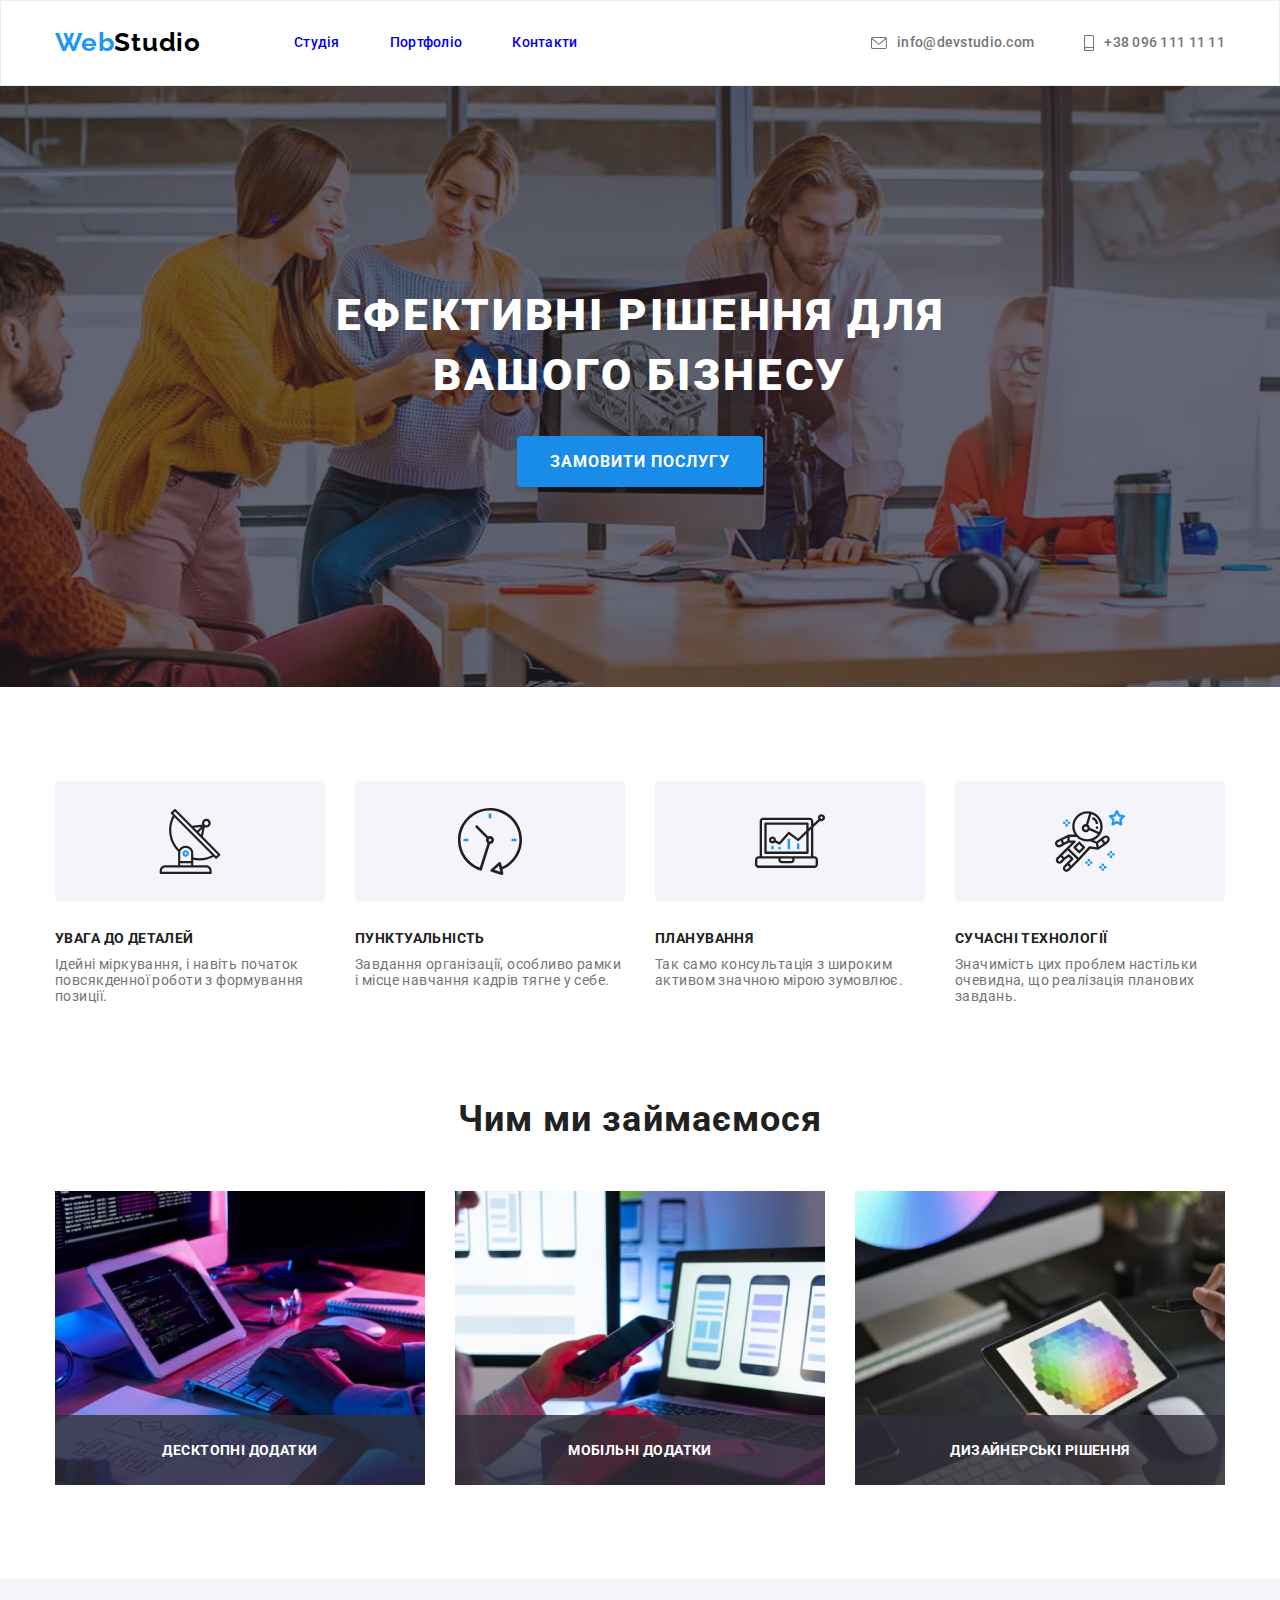
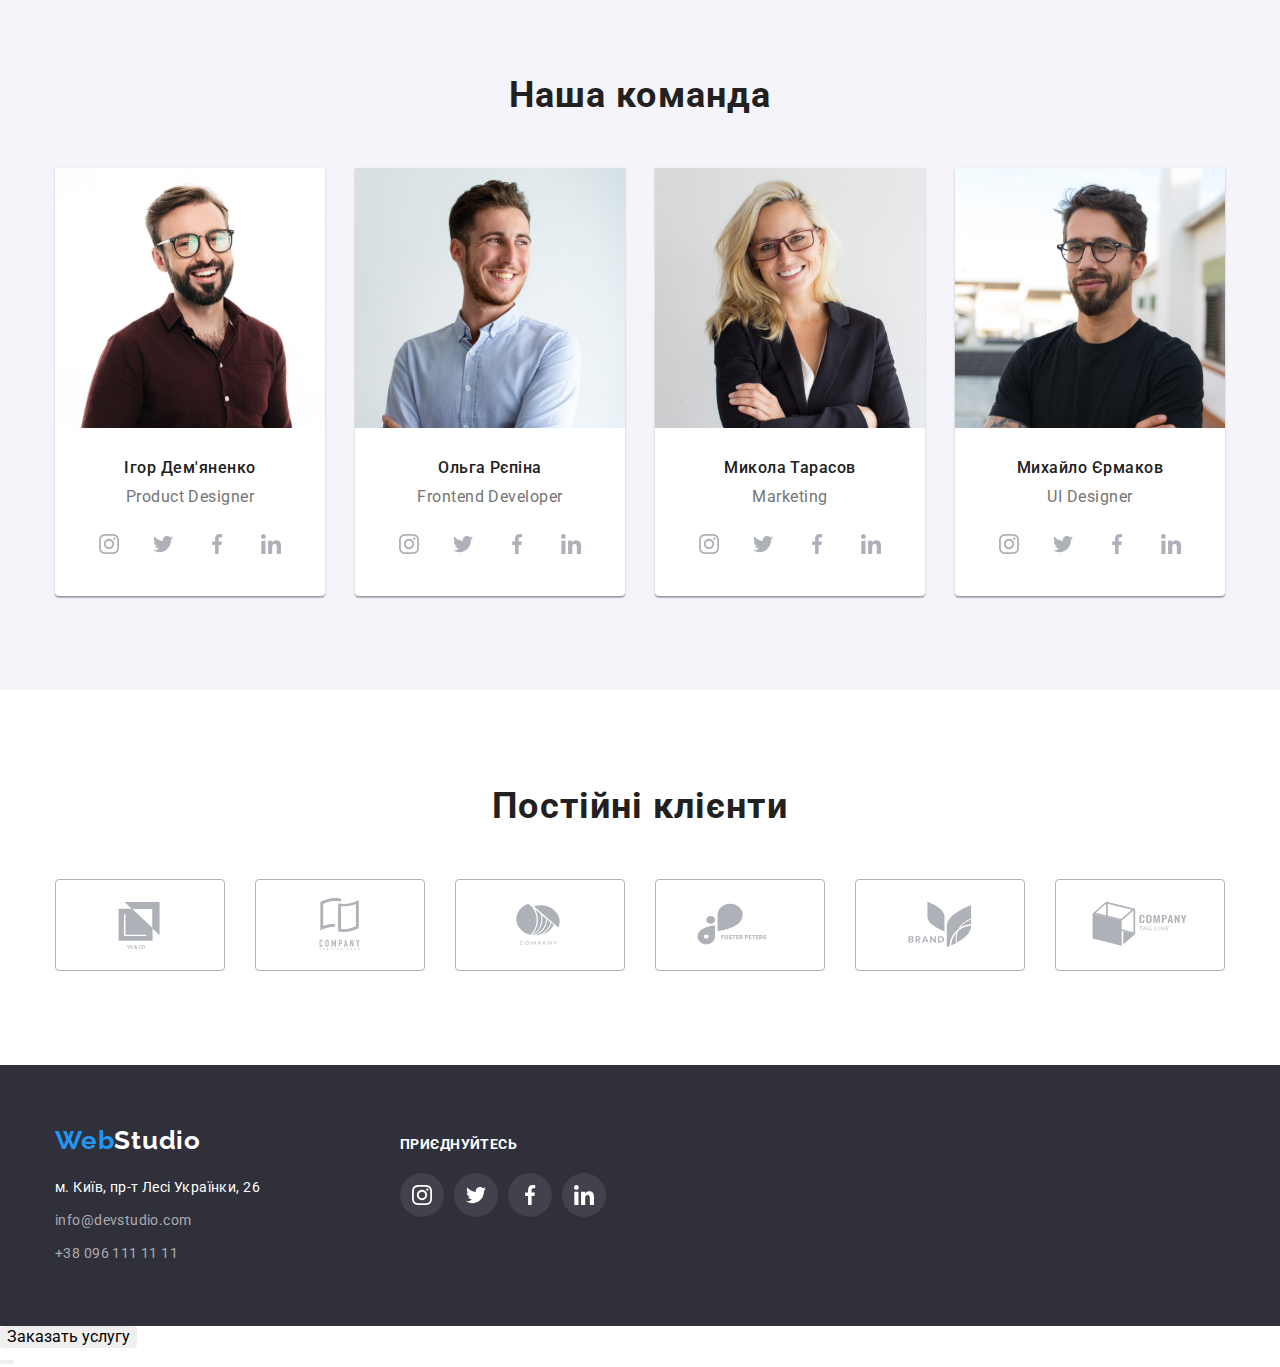
==== commit aec7b5ae: "modal" ====
--- a/index.html
+++ b/index.html
@@ -332,7 +332,14 @@
         </div>
         </section>
     </footer>
-
+<button data-modal-open >Заказать услугу</button>
+<div class="backdrop is-hidden" data-modal>
+    <div class="modal">
+        <p></p>
+        <button data-modal-close ></button>
+    </div>
+</div>
+<script src="./js/modal.js"></script>
 
 </body>
 
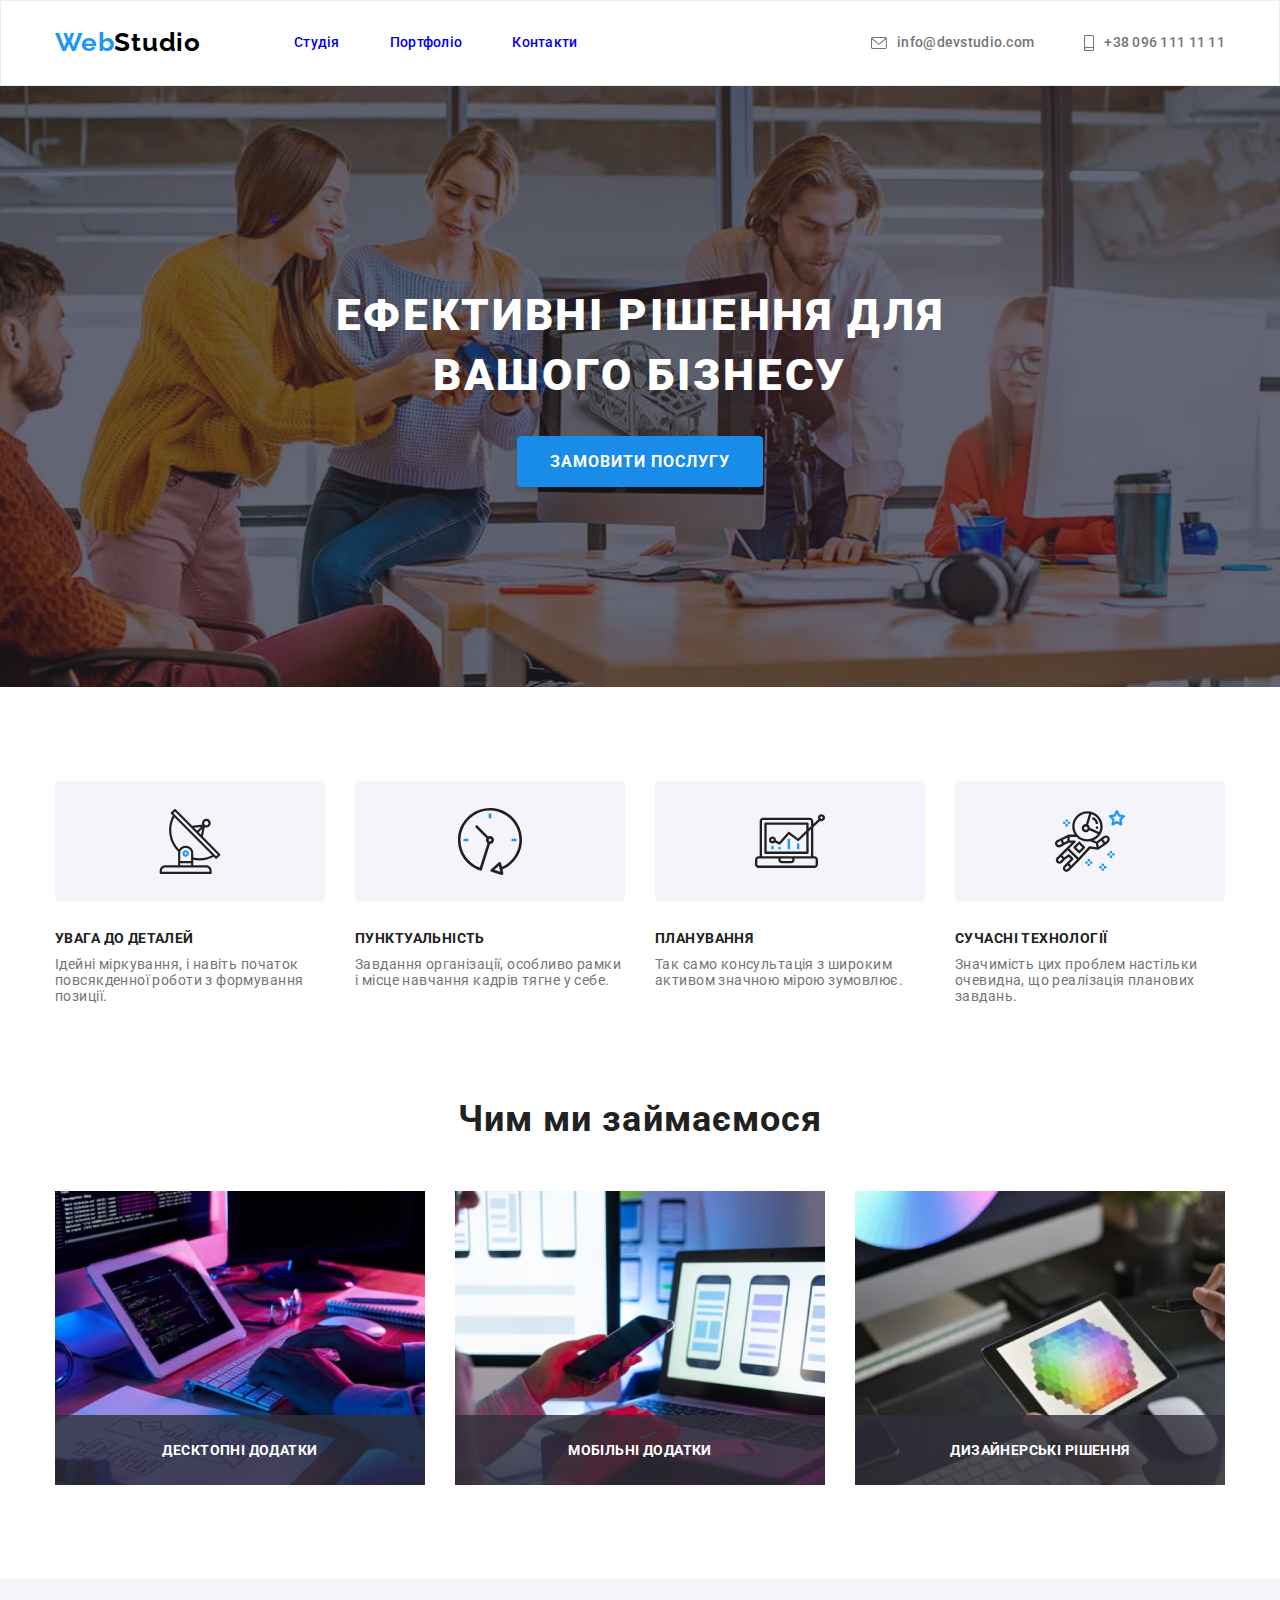
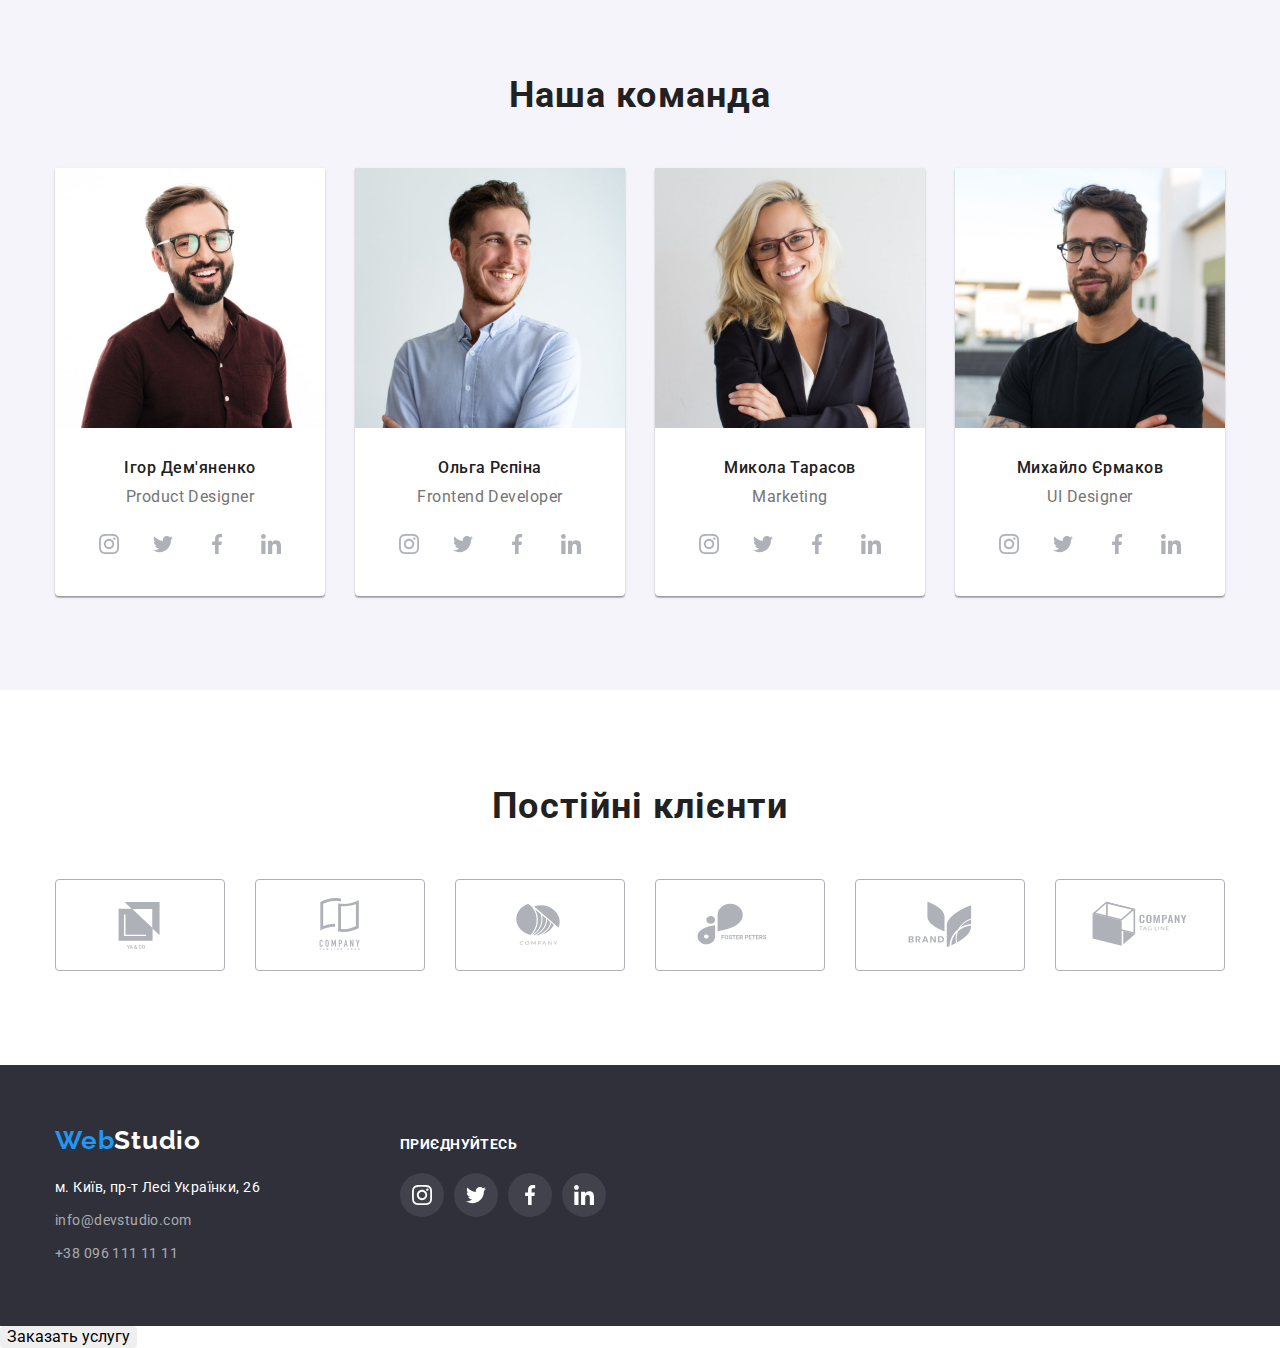
==== commit 59fafdaa: "transform" ====
--- a/index.html
+++ b/index.html
@@ -335,6 +335,7 @@
 <button data-modal-open >Заказать услугу</button>
 <div class="backdrop is-hidden" data-modal>
     <div class="modal">
+        <button type="button" class="modal-close"></button>
         <p></p>
         <button data-modal-close ></button>
     </div>
--- a/css/style.css
+++ b/css/style.css
@@ -141,7 +141,7 @@
   border-radius: 2px;
   width: 100%;
   height: 4px;
-  transition: color 250ms cubic-bezier(0.4, 0, 0.2, 1);
+  transition: background-color 250ms cubic-bezier(0.4, 0, 0.2, 1);
   }
 
 .header-nav.link:hover::after{
@@ -227,7 +227,7 @@
   background-color: var(--accent-color-bt);
   box-shadow: 0 4px 4px rgba(0, 0, 0, 0.15);
   border-radius: 4px;
-  transition: color 250ms cubic-bezier(0.4, 0, 0.2, 1);
+  transition: color 250ms cubic-bezier(0.4, 0, 0.2, 1), background-color color 250ms cubic-bezier(0.4, 0, 0.2, 1);
 }
 
 .hero-btn-pointer:hover,
@@ -329,7 +329,7 @@
     bottom: 0;
     content: "";
      }
-   .label{
+.label{
      position: absolute;
      bottom: 0;
      padding-top: 27px ;
@@ -430,10 +430,11 @@
   border-radius: 50%;
   background-color:var(--primari-header-color);
   color: var(--comand-soc-color);
-  transition: color 250ms cubic-bezier(0.4, 0, 0.2, 1);
+  transition: color 250ms cubic-bezier(0.4, 0, 0.2, 1), background-color 250ms cubic-bezier(0.4, 0, 0.2, 1);
 }
  .comand-soc-icons {
    fill: currentColor;
+  transition: fill 250ms cubic-bezier(0.4, 0, 0.2, 1);
  }
 .comand-soc-link:hover,
 .comand-soc-link:focus{
@@ -486,7 +487,7 @@
   width: 100%;
   height: 100%;
   color: var(--comand-soc-color);
-  transition: color 250ms cubic-bezier(0.4, 0, 0.2, 1);
+  transition: color 250ms cubic-bezier(0.4, 0, 0.2, 1), border-color 250ms cubic-bezier(0.4, 0, 0.2, 1);
 }
 .clients-icon{
   fill: currentColor;
@@ -494,7 +495,7 @@
 
 .clients-link:hover,
 .clients-link:focus{
-color: var(--accent-color);
+ color: var(--accent-color);
  border-color: var(--accent-color);
   }
 
@@ -536,7 +537,7 @@
     background: var(--comand-header-color);
     color: var(--light-text);
     border-radius: 4px;
-    transition: color 250ms cubic-bezier(0.4, 0, 0.2, 1);
+    transition: color 250ms cubic-bezier(0.4, 0, 0.2, 1), background-color 250ms cubic-bezier(0.4, 0, 0.2, 1), box-shadow 250ms cubic-bezier(0.4, 0, 0.2, 1);
     }
  
     
@@ -559,7 +560,7 @@
 
   border: 1px solid var(--work-bg-color);
   background-color: var(--primari-header-color);
-  transition: color 250ms cubic-bezier(0.4, 0, 0.2, 1);
+  transition: box-shadow 250ms cubic-bezier(0.4, 0, 0.2, 1);
   }
 
 .work-items:hover,
@@ -635,6 +636,7 @@
   line-height: 1.71;
   letter-spacing: 0.03em;
   color:rgba(255, 255, 255, 0.6);
+  transition: color 250ms cubic-bezier(0.4, 0, 0.2, 1);
 }
 
 .footer-address.link{
@@ -687,7 +689,7 @@
   border-radius: 50%;
   background-color: rgba(225, 225, 225, 0.1);
   color: var(--another-text);
-  transition: color 250ms cubic-bezier(0.4, 0, 0.2, 1);
+  transition: background-color 250ms cubic-bezier(0.4, 0, 0.2, 1);
 }
 .footer-soc-icons {
   fill: currentColor;
@@ -696,4 +698,27 @@
 .footer-soc-link:hover,
 .footer-soc-link:focus{
   background-color: var(--accent-color);
+}
+.backdrop{
+  position: fixed;
+  top: 0;
+  left: 0;
+  width: 100%;
+  height: 100%;
+  background-color: rgba(0, 0, 0, 0.2);
+}
+.modal{
+  min-width: 528px;
+  min-height:581px;
+  padding: 40px;
+  background-color: var(--primari-header-color);
+  position: absolute;
+  top: 50%;
+  left: 50%;
+  transform: translate(-50%, -50%);
+}
+.is-hidden{
+opacity: 0;
+visibility: hidden;
+pointer-events: none;
 }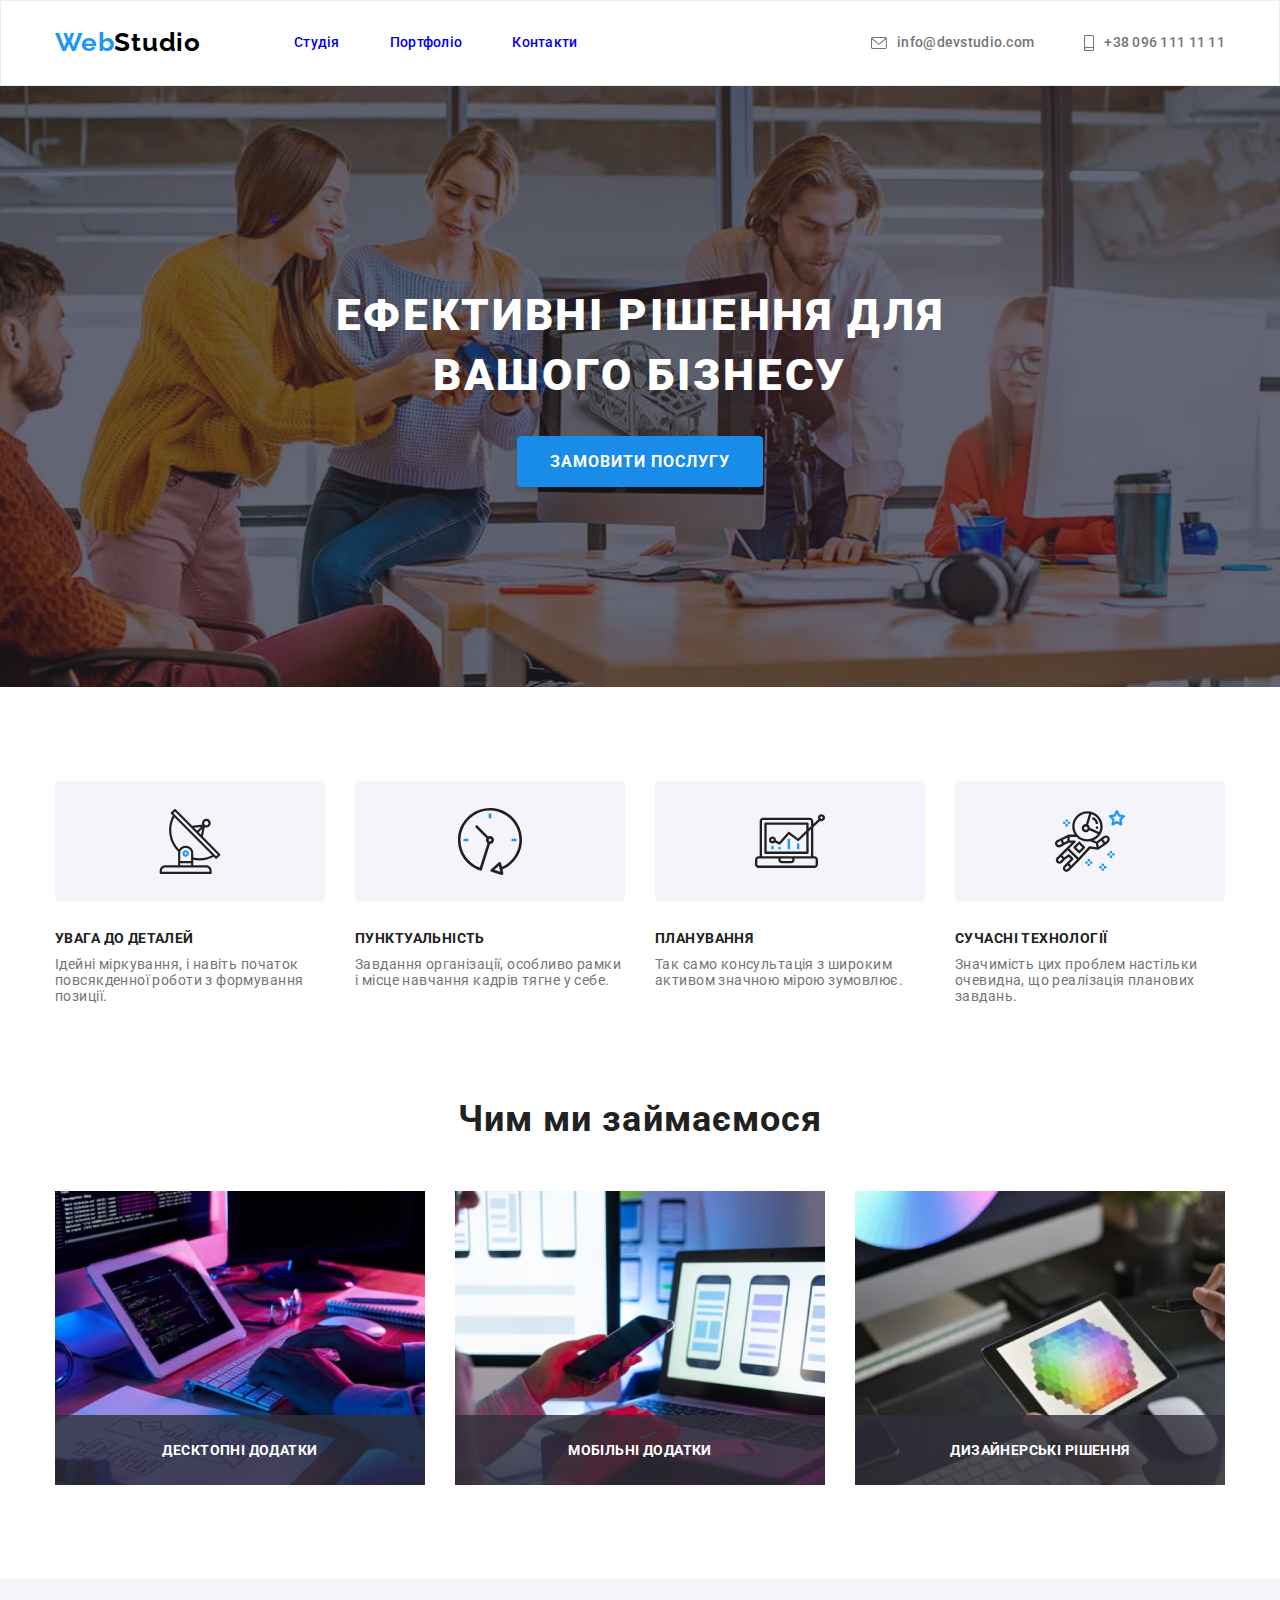
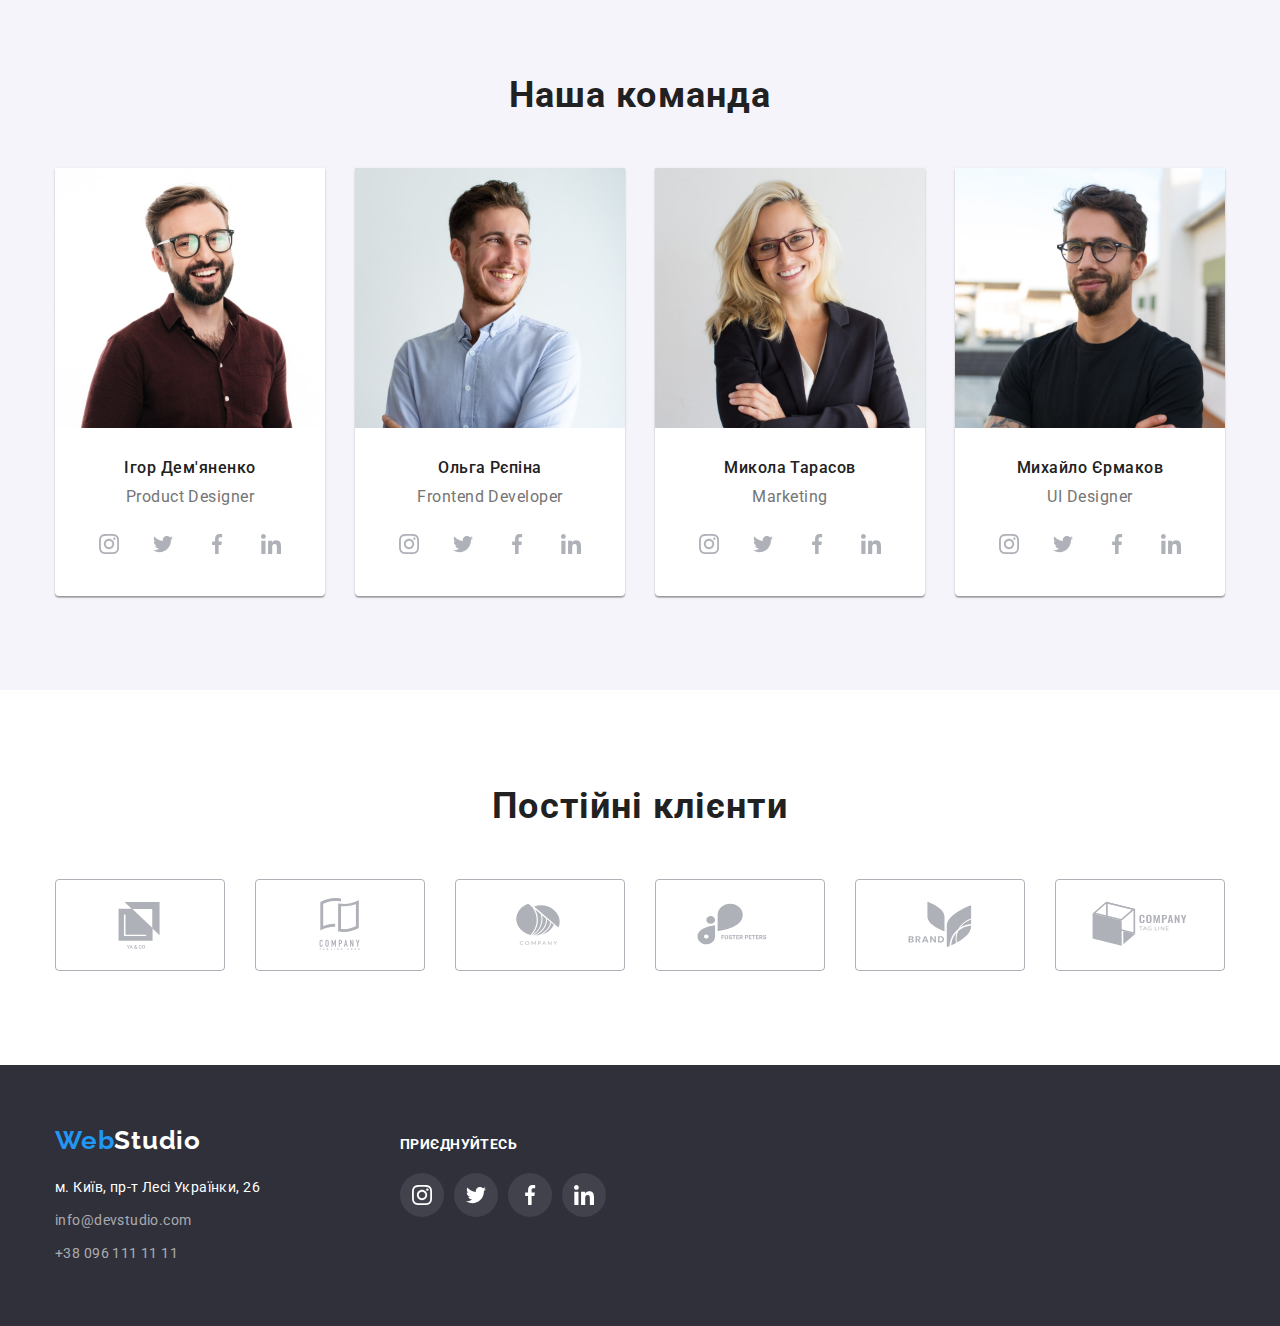
==== commit 3cb79c53: "prefinish" ====
--- a/index.html
+++ b/index.html
@@ -50,7 +50,7 @@
         <section class="hero">
             <div class="container">
             <h1 class="hero-title">Ефективні рішення для <br>вашого бізнесу</h1>
-            <button type="button" class="hero-btn-pointer">Замовити послугу </button>
+            <button type="button" class="hero-btn-pointer" data-modal-open >Замовити послугу</button>
             </div>
         </section>
 
@@ -332,10 +332,13 @@
         </div>
         </section>
     </footer>
-<button data-modal-open >Заказать услугу</button>
 <div class="backdrop is-hidden" data-modal>
     <div class="modal">
-        <button type="button" class="modal-close"></button>
+        <button type="button" class="modal-close" data-modal-close>
+         <svg width="30" height="30" class="studio-icon">
+            <use href="./img/icons.svg#icon-close"></use>
+         </svg>
+        </button>
         <p></p>
         <button data-modal-close ></button>
     </div>
--- a/css/style.css
+++ b/css/style.css
@@ -134,7 +134,7 @@
   content: "";
   left: 0;
   bottom: 0;
-  top: 28px;
+  top: 32px;
   opacity: 0;
 
   background-color: var(--accent-color);
@@ -330,27 +330,27 @@
     content: "";
      }
 .label{
-     position: absolute;
-     bottom: 0;
-     padding-top: 27px ;
-     padding-bottom: 27px;
-
-      width: 100%;
-      height: 70px;
-
-      font-weight: 700;
-      font-size: 14px;
-      line-height: calc(16 / 14);
-      text-align: center;
-      letter-spacing: 0.03em;
-      text-transform: uppercase;
+  bottom: 0;
+  position: absolute;
+  padding-top: 27px ;
+  padding-bottom: 27px;
+
+  width: 100%;
+  height: 70px;
+
+  font-weight: 700;
+  font-size: 14px;
+  line-height: calc(16 / 14);
+  text-align: center;
+  letter-spacing: 0.03em;
+  text-transform: uppercase;
     
-      color: var(--another-text);
-      background: rgba(47, 48, 58, 0.8);
+  color: var(--another-text);
+  background: rgba(47, 48, 58, 0.8);
    }
 
 .about-items:not(:last-child){
-    margin-right: 30px;
+  margin-right: 30px;
   }
 
 /*----Comand-----*/
@@ -367,15 +367,16 @@
 }
 
 .comand-pre-title{
-   display: block;
-   margin-bottom: 50px;
-
-    font-weight: 700;
-    font-size: 36px;
-    line-height: 1.25;
-    letter-spacing: 0.03em;
-    text-align: center;
-}
+  display: block;
+  margin-bottom: 50px;
+
+  font-weight: 700;
+  font-size: 36px;
+  line-height: 1.25;
+  letter-spacing: 0.03em;
+  text-align: center;
+}
+
 .comand-items{
 background-color: var(--primari-header-color);
 border-radius: 0 0 4px 4px;
@@ -561,14 +562,39 @@
   border: 1px solid var(--work-bg-color);
   background-color: var(--primari-header-color);
   transition: box-shadow 250ms cubic-bezier(0.4, 0, 0.2, 1);
+  
+  }
+.work-thumb{
+   position: relative;
+   overflow: hidden;
+  }
+.work-cover-text{
+  position: absolute;
+  transform: translateY(100%);
+  transition: transform 250ms linear ;
+  top: 0;
+  padding: 63px 24px;
+
+  height: 100%;
+  font-weight: 400;
+  font-size: 18px;
+  line-height: calc(28 / 18);
+  letter-spacing: 0.03em;
+  color: var(--another-text);
+  background-color: var(--accent-color);
+  }
+
+.work-links.link:hover .work-cover-text,
+.work-links.link:focus .work-cover-text{
+    transform: translateY(0);
   }
 
 .work-items:hover,
 .work-links.link:hover,
 .work-items:focus,
 .work-links.link:focus{
-border: 1px solid var(--work-bg-color);
-box-shadow: 0px 1px 1px rgba(0, 0, 0, 0.12), 0px 4px 4px rgba(0, 0, 0, 0.06), 1px 4px 6px rgba(0, 0, 0, 0.16);
+  border: 1px solid var(--work-bg-color);
+  box-shadow: 0px 1px 1px rgba(0, 0, 0, 0.12), 0px 4px 4px rgba(0, 0, 0, 0.06), 1px 4px 6px rgba(0, 0, 0, 0.16);
 }
 
 .work-elemet { 
@@ -706,19 +732,43 @@
   width: 100%;
   height: 100%;
   background-color: rgba(0, 0, 0, 0.2);
+  transition: opacity 250ms linear, visibility 250ms linear;
 }
 .modal{
   min-width: 528px;
   min-height:581px;
   padding: 40px;
-  background-color: var(--primari-header-color);
+ 
   position: absolute;
   top: 50%;
   left: 50%;
-  transform: translate(-50%, -50%);
+  transform: translate(-50%, -50%) scale(1) rotate(0);
+  border-radius: 0;
+
+  background-color: var(--primari-header-color);
+  box-shadow: 0px 1px 3px rgba(0, 0, 0, 0.12), 0px 1px 1px rgba(0, 0, 0, 0.14), 0px 2px 1px rgba(0, 0, 0, 0.2);
+  border-radius: 4px;
+  transition: transform 250ms linear, border-radius 250ms linear;
+}
+.backdrop.is-hidden .modal{
+  transform: translate(-50%, -50%) scale(0) rotate(-180deg);
+  border-radius: 50%;
+}
+.modal-close{
+  width: 30px;
+  height: 30px;
+  background-color: var(--primari-header-color);
+  border: 1px solid rgba(0, 0, 0, 0.1);
+  border-radius: 50%;
+  position: absolute;
+  top: 8px;
+  right: 8px;
+  display: flex;
+  align-items: center;
+  justify-content: center;
 }
 .is-hidden{
-opacity: 0;
-visibility: hidden;
-pointer-events: none;
+  opacity: 0;
+  visibility: hidden;
+  pointer-events: none;
 }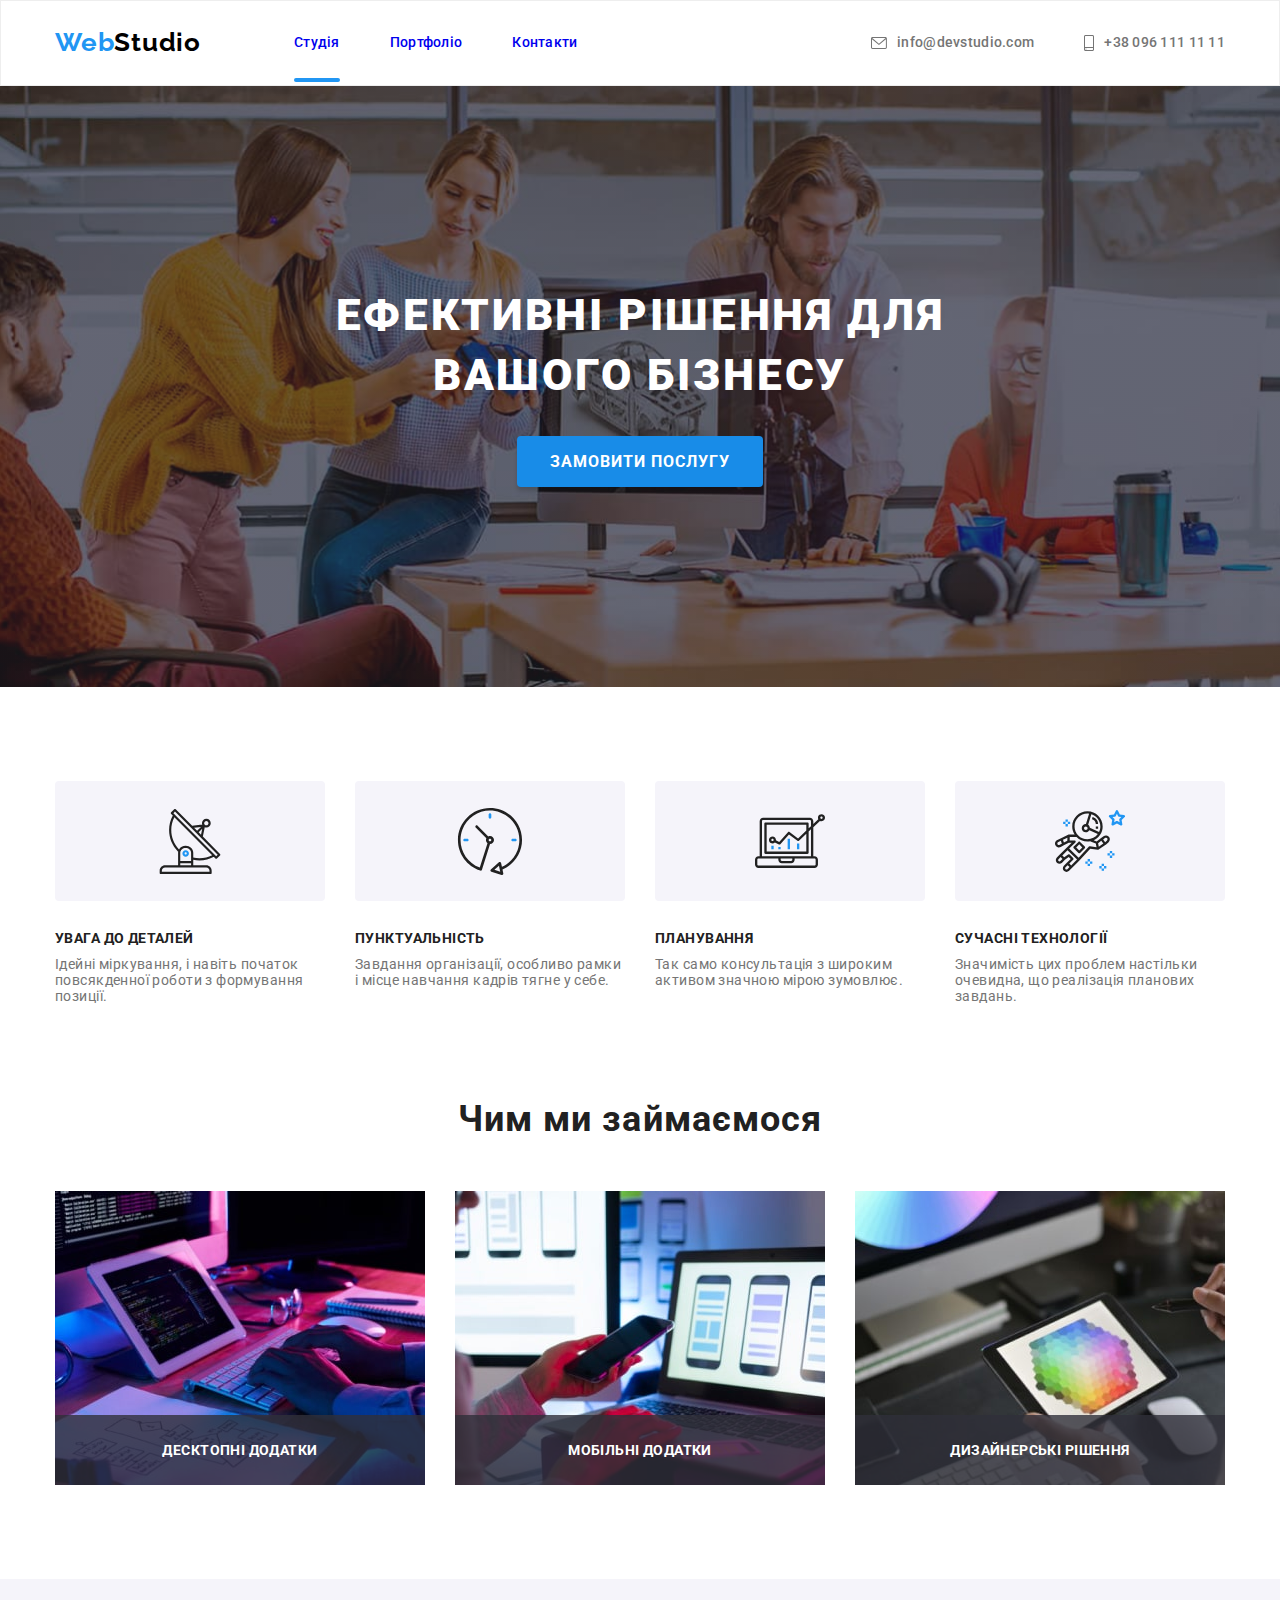
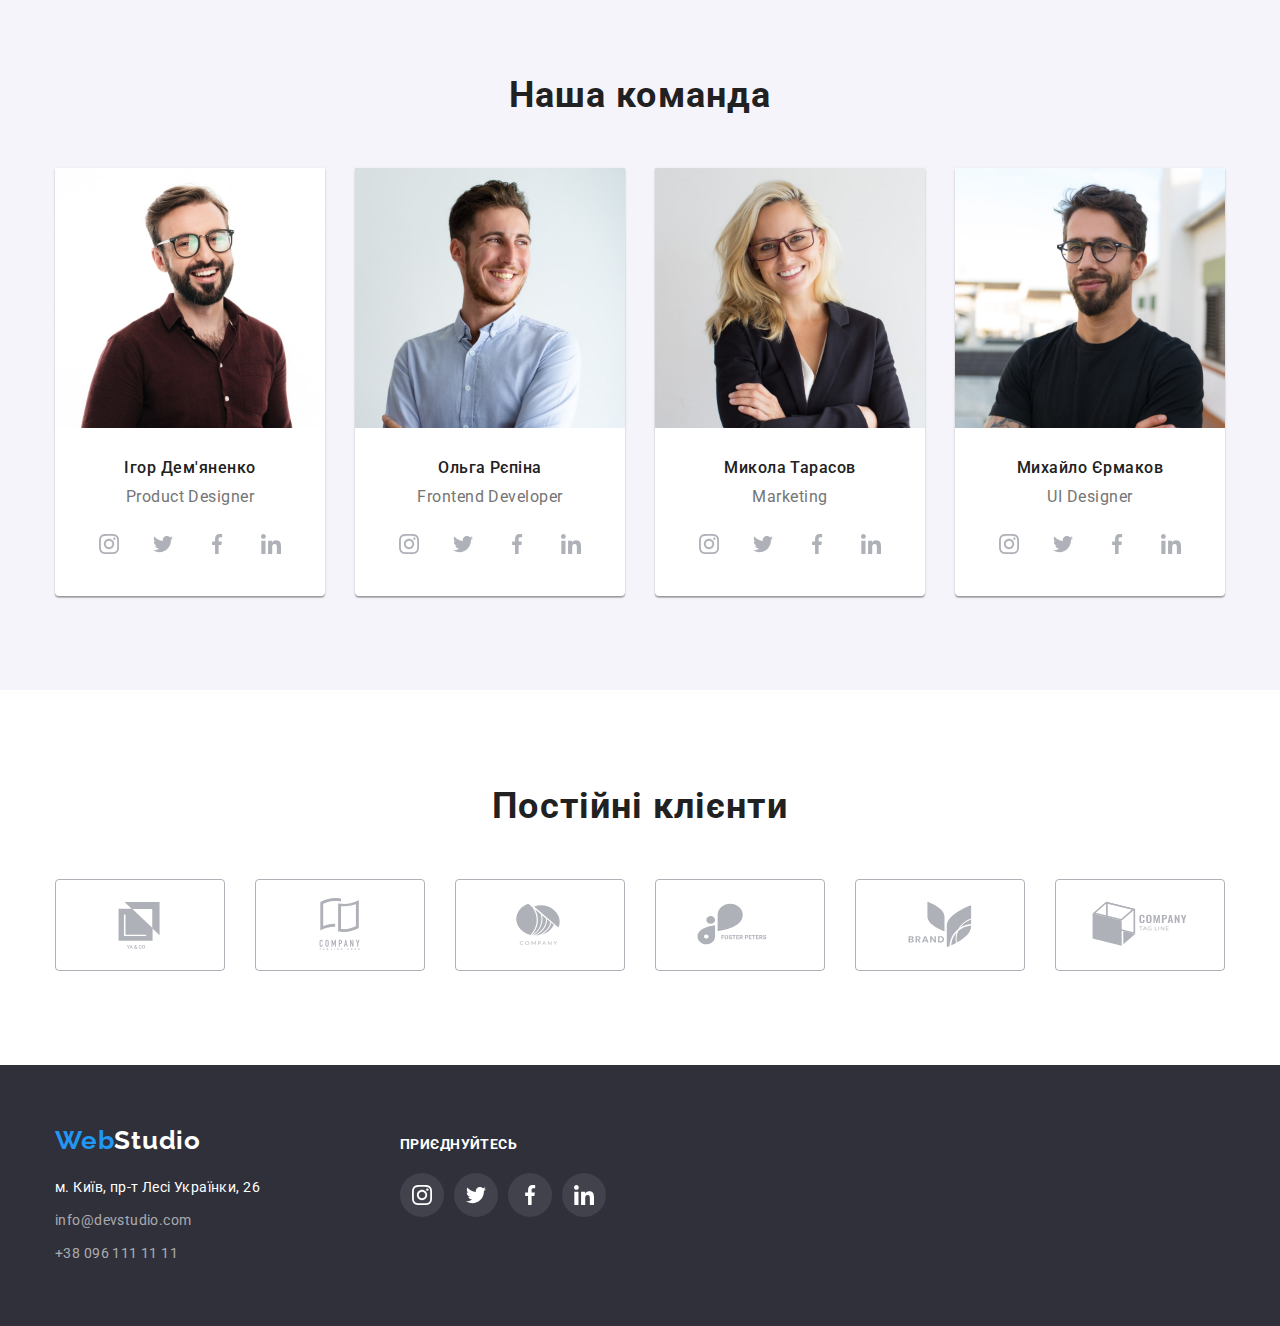
==== commit 13b9bf27: "last" ====
--- a/index.html
+++ b/index.html
@@ -21,7 +21,7 @@
            
             <a href="./index.html" class="logo link">Web<span class="accent">Studio</span></a>
             <ul class="header-nav list">
-                <li class="header-nav link"> <a href="./index.html" class="link current">Студія</a></li>
+                <li class="header-nav link"> <a href="./index.html" class="link current underline">Студія</a></li>
                 <li class="header-nav link"> <a href="./portfolio.html" class="link current">Портфоліо</a> </li>
                 <li class="header-nav link"> <a href="#" class="link current">Контакти</a></li>
             </ul>
--- a/css/style.css
+++ b/css/style.css
@@ -110,7 +110,7 @@
 }
 .header-nav.link{
  display: block;
- position: relative;
+ 
   
  font-weight: 500;
  font-size: 14px;
@@ -122,6 +122,7 @@
 .link.current{
   padding: 32px 0;
   transition: color 250ms cubic-bezier(0.4, 0, 0.2, 1);
+  position: relative;
 }
 
 .link.current:hover,
@@ -129,24 +130,17 @@
  color: var(--accent-color);
 }
 
-.header-nav.link::after{
+.link.current.underline::after{
   position: absolute;
   content: "";
   left: 0;
   bottom: 0;
-  top: 32px;
-  opacity: 0;
 
   background-color: var(--accent-color);
   border-radius: 2px;
   width: 100%;
   height: 4px;
-  transition: background-color 250ms cubic-bezier(0.4, 0, 0.2, 1);
-  }
-
-.header-nav.link:hover::after{
-  opacity: 1;
-}
+  }
 
 .header-mail.link{
   display: flex;
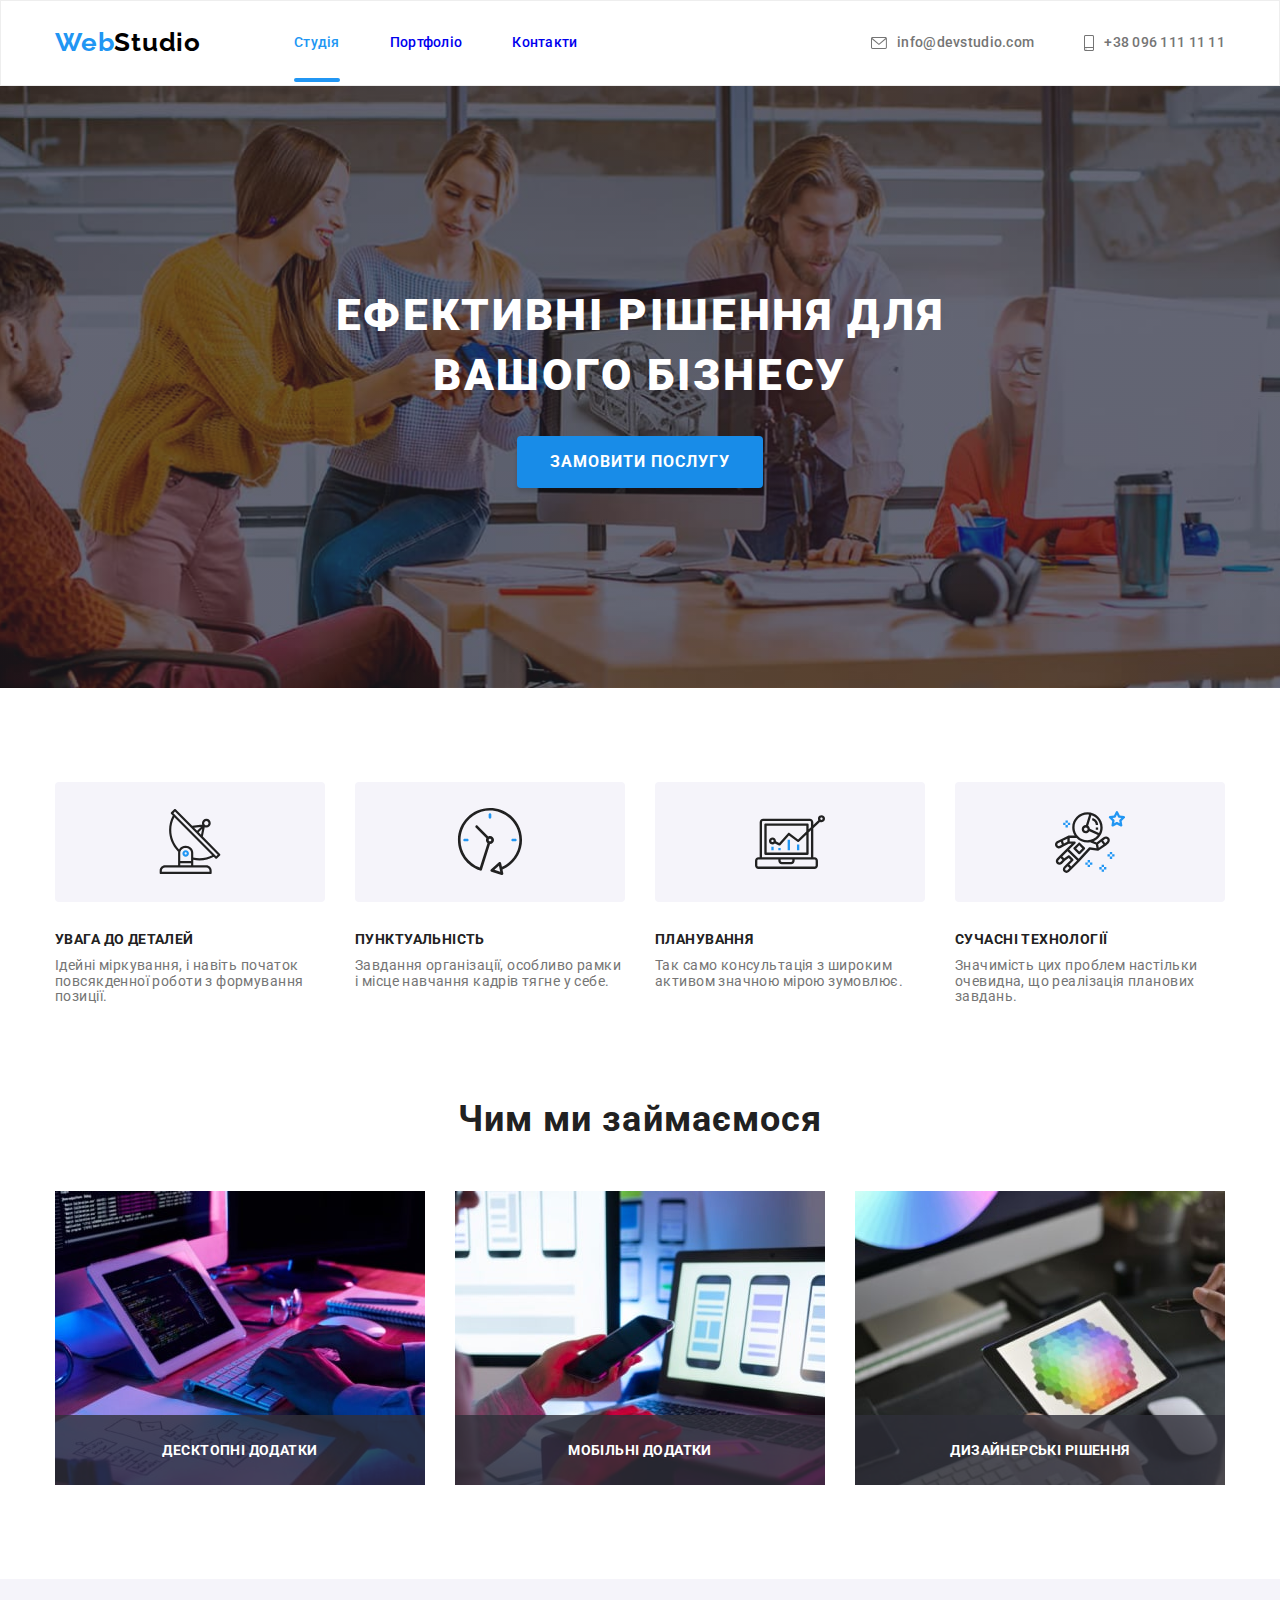
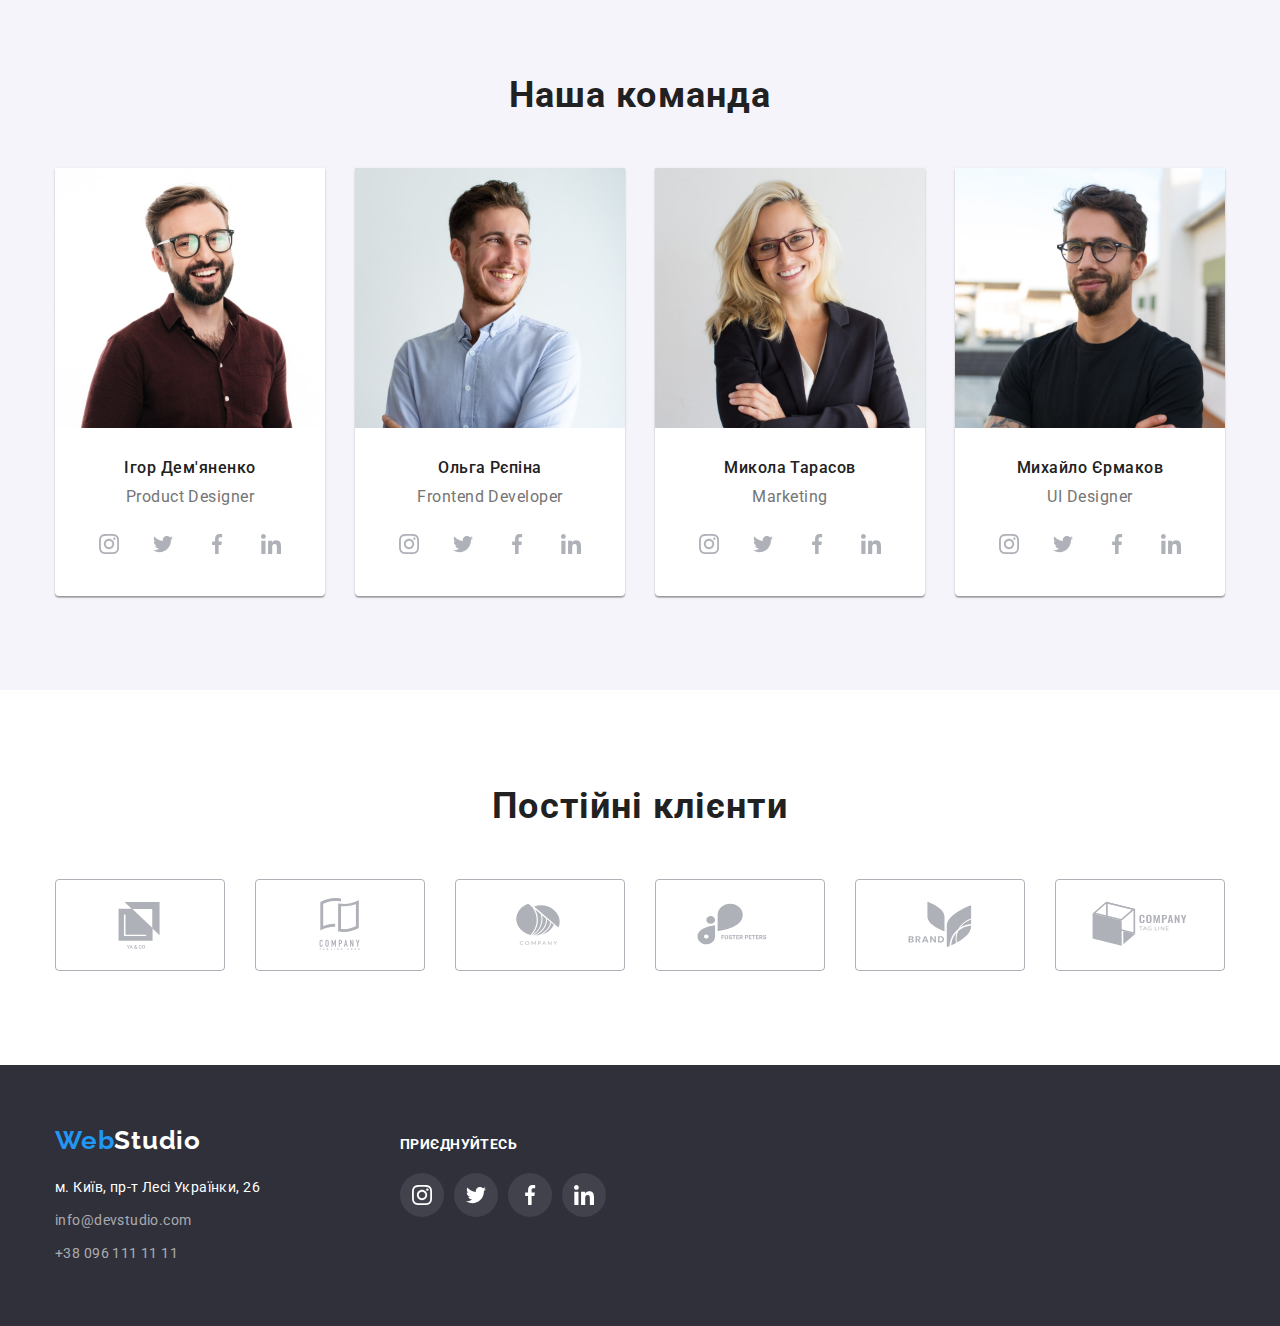
==== commit c30fdc7b: "fixed" ====
--- a/index.html
+++ b/index.html
@@ -21,9 +21,9 @@
            
             <a href="./index.html" class="logo link">Web<span class="accent">Studio</span></a>
             <ul class="header-nav list">
-                <li class="header-nav link"> <a href="./index.html" class="link current underline">Студія</a></li>
-                <li class="header-nav link"> <a href="./portfolio.html" class="link current">Портфоліо</a> </li>
-                <li class="header-nav link"> <a href="#" class="link current">Контакти</a></li>
+                <li class="header-nav link"> <a href="./index.html" class="main link current">Студія</a></li>
+                <li class="header-nav link"> <a href="./portfolio.html" class="main link ">Портфоліо</a> </li>
+                <li class="header-nav link"> <a href="#" class="main link">Контакти</a></li>
             </ul>
         </nav>
         <ul class="aut-nav list ">
--- a/css/style.css
+++ b/css/style.css
@@ -119,23 +119,24 @@
  color: var(--light-text);
 }
  
-.link.current{
+.current{
   padding: 32px 0;
   transition: color 250ms cubic-bezier(0.4, 0, 0.2, 1);
   position: relative;
-}
-
-.link.current:hover,
-.link.current:focus{
+  color: var(--accent-color);
+}
+
+.main.link:hover,
+.main.link:focus{
  color: var(--accent-color);
 }
 
-.link.current.underline::after{
+.current::after{
   position: absolute;
   content: "";
   left: 0;
   bottom: 0;
-
+ 
   background-color: var(--accent-color);
   border-radius: 2px;
   width: 100%;
@@ -212,9 +213,10 @@
   padding: 10px 32px;
 
   font-family: inherit;
+  font-style: normal;
   font-weight: 700;
   font-size: 16px;
-  line-height: 1.87;
+  line-height: 1.88;
   text-transform: uppercase;
   letter-spacing: 0.06em;
   color: var(--another-text);
@@ -429,7 +431,6 @@
 }
  .comand-soc-icons {
    fill: currentColor;
-  transition: fill 250ms cubic-bezier(0.4, 0, 0.2, 1);
  }
 .comand-soc-link:hover,
 .comand-soc-link:focus{
